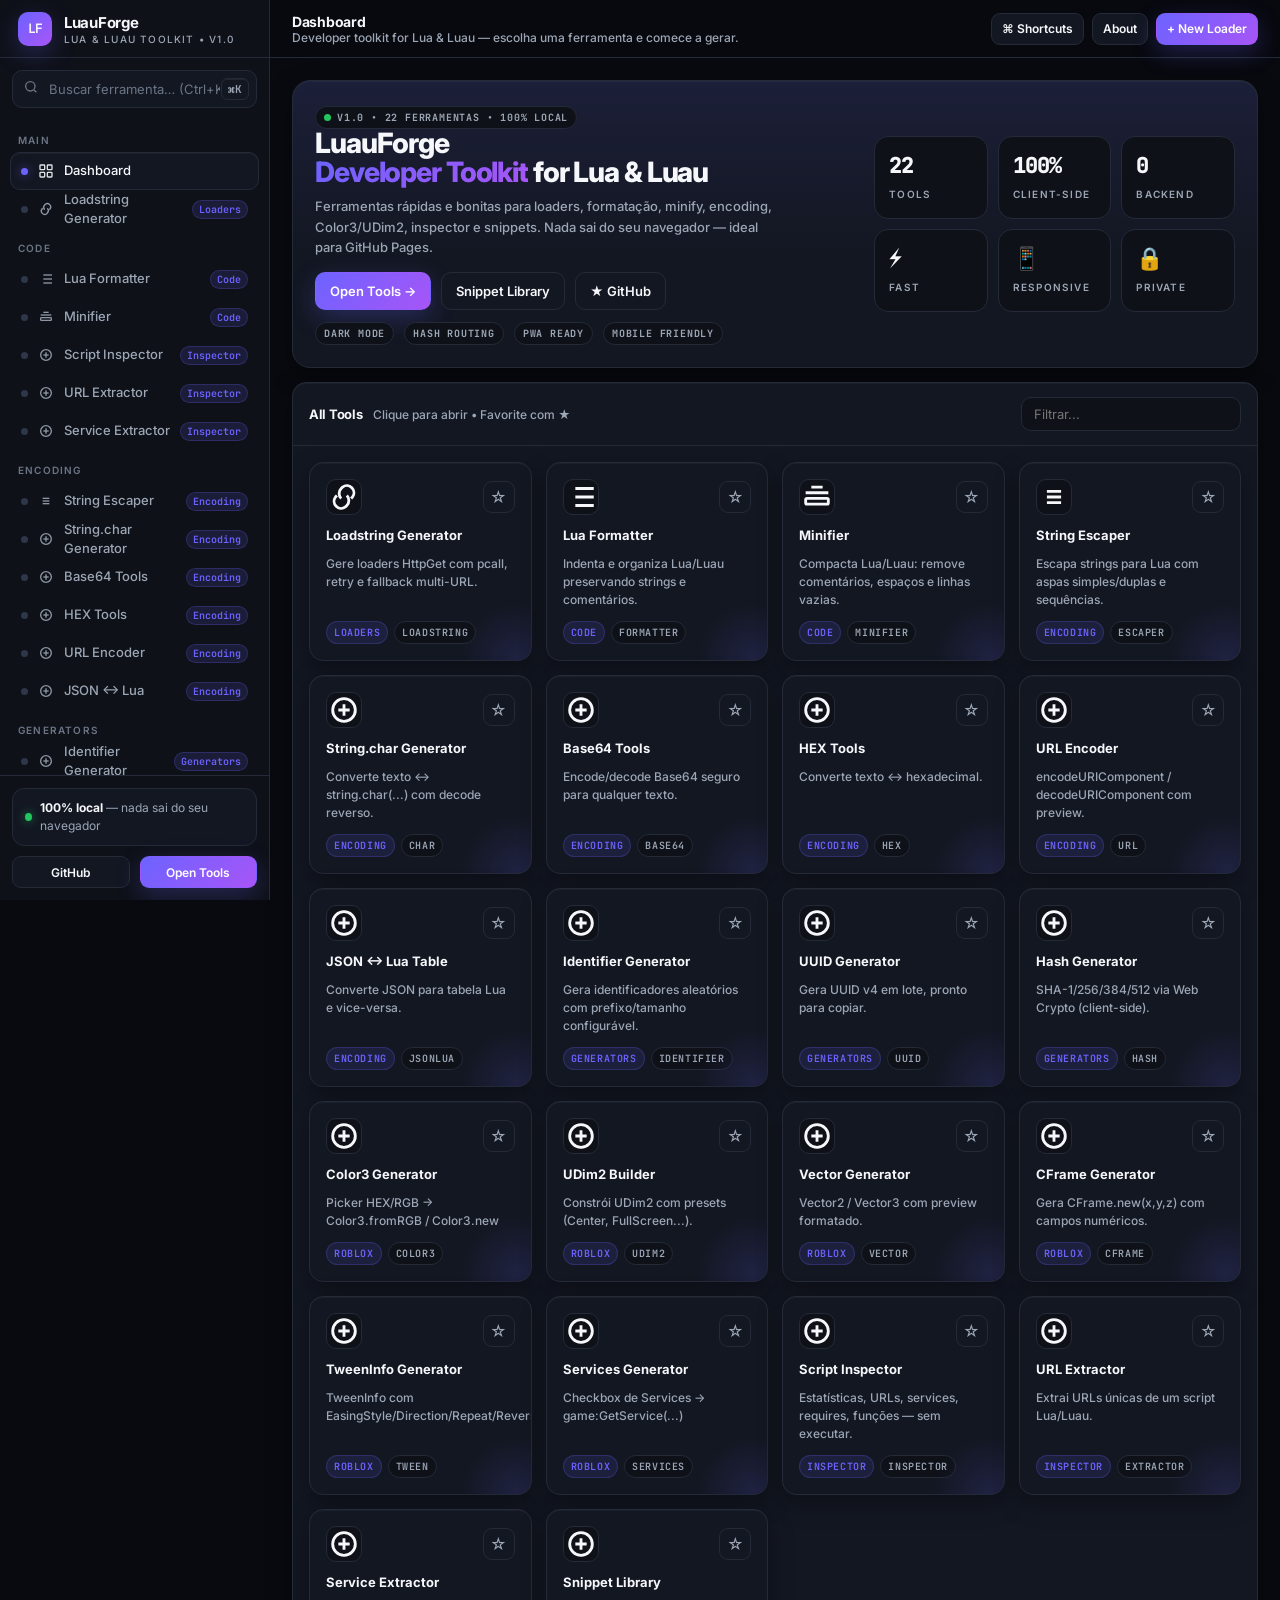
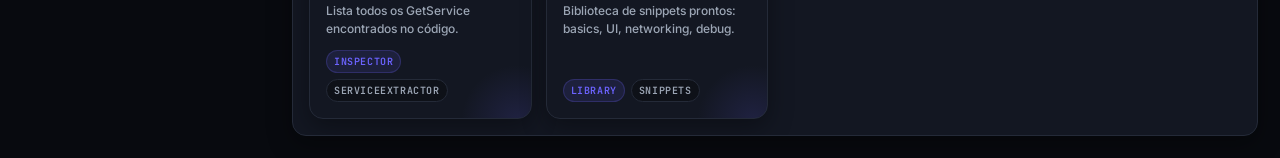
==== index.html @ ffe05912 "feat: initial LuauForge — complete toolkit (23 tools, PWA, hash routing)" ====
<!doctype html>
<html lang="pt-BR">
<head>
<meta charset="utf-8"/>
<meta name="viewport" content="width=device-width,initial-scale=1,viewport-fit=cover"/>
<title>LuauForge — Developer Toolkit for Lua & Luau</title>
<meta name="description" content="LuauForge é um toolkit profissional para desenvolvedores Lua/Luau: loadstring generator, formatter, minifier, encoders, generators, inspector e snippet library. 100% client-side."/>
<meta name="theme-color" content="#080A0F"/>
<meta property="og:title" content="LuauForge — Developer Toolkit for Lua & Luau"/>
<meta property="og:description" content="Ferramentas rápidas, bonitas e 100% no navegador para Lua/Luau. Formatter, Minifier, Generators, Inspector e muito mais."/>
<meta property="og:type" content="website"/>
<meta property="og:image" content="assets/logo.svg"/>
<link rel="icon" href="assets/logo.svg" type="image/svg+xml"/>
<link rel="manifest" href="manifest.json"/>
<link rel="preconnect" href="https://fonts.googleapis.com">
<link rel="preconnect" href="https://fonts.gstatic.com" crossorigin>
<link href="https://fonts.googleapis.com/css2?family=Inter:wght@500;600;700;800&family=JetBrains+Mono:wght@500;600&display=swap" rel="stylesheet">
<link rel="stylesheet" href="css/variables.css"/>
<link rel="stylesheet" href="css/base.css"/>
<link rel="stylesheet" href="css/components.css"/>
<link rel="stylesheet" href="css/responsive.css"/>
</head>
<body>
<div class="app">
  <aside class="sidebar" id="sidebar" aria-label="Sidebar">
    <div class="sidebar__brand">
      <div class="brand-mark">LF</div>
      <div>
        <div class="brand-name">LuauForge</div>
        <div class="brand-sub">Lua & Luau Toolkit • v1.0</div>
      </div>
      <button class="btn btn--ghost btn--sm" id="btnCloseSidebar" style="margin-left:auto;display:none" aria-label="Fechar menu">✕</button>
    </div>

    <div class="sidebar__search">
      <div class="search-wrap">
        <span class="si" aria-hidden="true"><svg width="16" height="16" viewBox="0 0 24 24" fill="none" stroke="currentColor" stroke-width="2"><circle cx="11" cy="11" r="7"/><path d="M20 20L16.5 16.5"/></svg></span>
        <input id="globalSearch" placeholder="Buscar ferramenta… (Ctrl+K)" autocomplete="off" spellcheck="false"/>
        <span class="search-kbd kbd">⌘K</span>
      </div>
    </div>

    <nav class="sidebar__nav" id="sidebarNav"></nav>

    <div class="sidebar__foot">
      <div class="pill">
        <span style="width:8px;height:8px;border-radius:50%;background:var(--success);box-shadow:0 0 10px rgba(34,197,94,.6)"></span>
        <span><b>100% local</b> — nada sai do seu navegador</span>
      </div>
      <div class="row">
        <a class="btn btn--sm" href="https://github.com" target="_blank" rel="noreferrer" style="flex:1">GitHub</a>
        <button class="btn btn--sm btn--primary" id="btnOpenTools" style="flex:1">Open Tools</button>
      </div>
    </div>
  </aside>

  <div class="overlay" id="overlay"></div>

  <main class="main">
    <header class="topbar">
      <button class="hamburger" id="btnHamburger" aria-label="Abrir menu"><svg width="18" height="18" viewBox="0 0 24 24" fill="none" stroke="currentColor" stroke-width="2"><path d="M4 6h16"/><path d="M4 12h16"/><path d="M4 18h16"/></svg></button>
      <div>
        <div class="topbar__title" id="topbarTitle">Dashboard</div>
        <div class="topbar__sub" id="topbarSub">Developer toolkit for Lua & Luau — fast, private, beautiful.</div>
      </div>
      <div class="topbar__actions">
        <button class="btn btn--sm" id="btnShortcuts" title="Atalhos (?)">⌘ Shortcuts</button>
        <button class="btn btn--sm" id="btnAbout">About</button>
        <a class="btn btn--sm btn--primary" href="#/loadstring">+ New Loader</a>
      </div>
    </header>

    <div class="content" id="app"></div>
  </main>
</div>

<div class="toasts" id="toasts" aria-live="polite" aria-atomic="true"></div>

<div class="modal" id="modalAbout" aria-hidden="true">
  <div class="modal__backdrop" data-close="modalAbout"></div>
  <div class="modal__card" role="dialog" aria-modal="true" aria-label="About">
    <div class="modal__head">
      <div>
        <div style="font:800 14px var(--font-sans)">LuauForge</div>
        <div class="small muted">Toolkit profissional para Lua/Luau • v1.0 • client-side only</div>
      </div>
      <button class="btn btn--sm" data-close="modalAbout">Fechar</button>
    </div>
    <div class="modal__body stack">
      <div class="notice">All code processing is done locally in your browser. Nenhum código é enviado para servidores.</div>
      <div class="grid grid--2">
        <div class="card card__pad">
          <div style="font:700 12px var(--font-sans)">Como usar</div>
          <div class="small muted" style="margin-top:6px;line-height:1.7">Escolha uma ferramenta na sidebar, cole seu código ou URL, gere o resultado e copie. Use <span class="kbd">Ctrl</span> + <span class="kbd">K</span> para buscar.</div>
        </div>
        <div class="card card__pad">
          <div style="font:700 12px var(--font-sans)">GitHub Pages</div>
          <div class="small muted" style="margin-top:6px;line-height:1.7">Site 100% estático. Faça deploy via <b>Settings → Pages → Deploy from branch</b>. Hash routing evita 404.</div>
        </div>
      </div>
      <div class="card card__pad">
        <div style="font:700 12px var(--font-sans)">Privacidade</div>
        <div class="small muted" style="margin-top:6px;line-height:1.7">Sem backend, sem analytics invasivo. Tudo roda com Web Crypto, parsers em JS e localStorage para preferências/favoritos.</div>
      </div>
    </div>
  </div>
</div>

<div class="modal" id="modalShortcuts" aria-hidden="true">
  <div class="modal__backdrop" data-close="modalShortcuts"></div>
  <div class="modal__card" role="dialog" aria-modal="true" aria-label="Shortcuts">
    <div class="modal__head">
      <div style="font:800 14px var(--font-sans)">Keyboard Shortcuts</div>
      <button class="btn btn--sm" data-close="modalShortcuts">Fechar</button>
    </div>
    <div class="modal__body">
      <div class="list" style="border:1px solid var(--border);border-radius:12px;overflow:hidden">
        <div class="list__item" style="justify-content:space-between"><span>Buscar ferramenta</span><span><span class="kbd">Ctrl</span> + <span class="kbd">K</span></span></div>
        <div class="list__item" style="justify-content:space-between"><span>Executar / Generate</span><span><span class="kbd">Ctrl</span> + <span class="kbd">Enter</span></span></div>
        <div class="list__item" style="justify-content:space-between"><span>Copiar output</span><span><span class="kbd">Ctrl</span> + <span class="kbd">Shift</span> + <span class="kbd">C</span></span></div>
        <div class="list__item" style="justify-content:space-between"><span>Fechar modal/menu</span><span><span class="kbd">Esc</span></span></div>
      </div>
    </div>
  </div>
</div>

<script type="module" src="js/app.js"></script>
</body>
</html>
---- css/variables.css ----
:root{
  --bg:#080A0F;
  --bg2:#0E1118;
  --card:#131722;
  --card-hover:#181D2A;
  --border:#242A38;
  --border2:#2E3649;
  --text:#F5F7FA;
  --text2:#9CA6B5;
  --text3:#6B7585;
  --accent:#6C63FF;
  --accent2:#3B82F6;
  --accent-gradient: linear-gradient(135deg,#6C63FF 0%,#3B82F6 100%);
  --accent-glow: 0 8px 24px rgba(108,99,255,.25);
  --accent-glow2: 0 0 0 1px rgba(108,99,255,.3), 0 8px 24px rgba(108,99,255,.18);
  --radius:14px;
  --radius-sm:10px;
  --radius-xs:8px;
  --sidebar-w:270px;
  --header-h:58px;
  --success:#22C55E;
  --warning:#F59E0B;
  --danger:#EF4444;
  --info:#3B82F6;
  --font-sans: 'Inter', system-ui, -apple-system, Segoe UI, Roboto, sans-serif;
  --font-mono: 'JetBrains Mono', ui-monospace, SFMono-Regular, Menlo, monospace;
  --shadow-card: 0 1px 0 rgba(255,255,255,.04) inset, 0 8px 24px rgba(0,0,0,.35);
  --transition: 160ms ease;
}
[data-accent="blue"]{ --accent:#3B82F6; --accent2:#06B6D4; --accent-gradient: linear-gradient(135deg,#3B82F6 0%,#06B6D4 100%);}
[data-accent="purple"]{ --accent:#6C63FF; --accent2:#A855F7; --accent-gradient: linear-gradient(135deg,#6C63FF 0%,#A855F7 100%);}
[data-accent="green"]{ --accent:#10B981; --accent2:#06B6D4; --accent-gradient: linear-gradient(135deg,#10B981 0%,#06B6D4 100%);}
[data-accent="red"]{ --accent:#EF4444; --accent2:#F97316; --accent-gradient: linear-gradient(135deg,#EF4444 0%,#F97316 100%);}
[data-theme="darker"]{ --bg:#05070A; --bg2:#0A0D14; --card:#10141E; --border:#1E2535; }
---- css/base.css ----
*{box-sizing:border-box}
html{scroll-behavior:smooth}
body{
  margin:0;
  font-family:var(--font-sans);
  background:var(--bg);
  color:var(--text);
  line-height:1.5;
  -webkit-font-smoothing:antialiased;
  overflow-x:hidden;
}
a{color:inherit;text-decoration:none}
button,input,select,textarea{font:inherit}
img{max-width:100%}
::-webkit-scrollbar{width:8px;height:8px}
::-webkit-scrollbar-track{background:var(--bg2)}
::-webkit-scrollbar-thumb{background:var(--border2);border-radius:999px}
::-webkit-scrollbar-thumb:hover{background:#3A445E}
::selection{background:rgba(108,99,255,.35)}
:focus-visible{outline:2px solid var(--accent);outline-offset:2px}
.mono{font-family:var(--font-mono)}
.muted{color:var(--text2)}
.small{font-size:12px}
.kbd{
  display:inline-flex;align-items:center;justify-content:center;
  min-width:22px;height:22px;padding:0 6px;
  font:11px var(--font-mono);font-weight:600;
  background:var(--card);border:1px solid var(--border);border-radius:6px;color:var(--text2);
  box-shadow:0 1px 0 rgba(255,255,255,.06) inset;
}
.sr-only{position:absolute;width:1px;height:1px;overflow:hidden;clip:rect(0,0,0,0)}
---- css/components.css ----
/* Layout */
.app{display:flex;min-height:100vh}
.sidebar{
  width:var(--sidebar-w);flex-shrink:0;
  background:var(--bg2);border-right:1px solid var(--border);
  position:fixed;inset:0 auto 0 0;z-index:30;
  display:flex;flex-direction:column;
  overflow:hidden;
}
.sidebar__brand{
  height:var(--header-h);display:flex;align-items:center;gap:12px;
  padding:0 18px;border-bottom:1px solid var(--border);flex-shrink:0;
}
.brand-mark{
  width:34px;height:34px;border-radius:10px;
  background:var(--accent-gradient);
  display:grid;place-items:center;
  box-shadow:var(--accent-glow);
  font:700 13px var(--font-mono);letter-spacing:-.04em;
}
.brand-name{font:700 15px var(--font-sans);letter-spacing:-.02em}
.brand-sub{font:500 10px var(--font-sans);letter-spacing:.12em;text-transform:uppercase;color:var(--text2);margin-top:1px}
.sidebar__search{padding:12px 12px 0}
.search-wrap{position:relative}
.search-wrap input{
  width:100%;height:38px;padding:0 36px 0 36px;
  background:var(--card);border:1px solid var(--border);border-radius:10px;
  color:var(--text);font-size:13px;outline:none;transition:var(--transition);
}
.search-wrap input::placeholder{color:var(--text3)}
.search-wrap input:focus{border-color:rgba(108,99,255,.45);box-shadow:0 0 0 3px rgba(108,99,255,.12)}
.search-wrap .si{position:absolute;left:11px;top:50%;transform:translateY(-50%);color:var(--text3);pointer-events:none}
.search-kbd{position:absolute;right:8px;top:50%;transform:translateY(-50%)}
.sidebar__nav{flex:1;overflow:auto;padding:12px 10px 10px}
.nav-group{margin:14px 0 6px;padding:0 8px;font:600 10px var(--font-sans);letter-spacing:.12em;text-transform:uppercase;color:var(--text3)}
.nav-item{
  display:flex;align-items:center;gap:10px;
  height:38px;padding:0 10px;border-radius:10px;
  color:var(--text2);font-size:13px;font-weight:500;cursor:pointer;
  border:1px solid transparent;transition:var(--transition);
  width:100%;text-align:left;background:transparent;
}
.nav-item:hover{background:var(--card);color:var(--text);border-color:var(--border)}
.nav-item.active{background:var(--card);color:var(--text);border-color:var(--border);box-shadow:0 1px 0 rgba(255,255,255,.04) inset}
.nav-item.active .nav-dot{background:var(--accent);box-shadow:0 0 10px rgba(108,99,255,.6)}
.nav-dot{width:7px;height:7px;border-radius:50%;background:var(--border2);flex-shrink:0;transition:var(--transition)}
.nav-item svg{width:16px;height:16px;opacity:.9;flex-shrink:0}
.nav-badge{margin-left:auto;font:600 10px var(--font-mono);background:rgba(108,99,255,.14);color:var(--accent);border:1px solid rgba(108,99,255,.22);padding:2px 6px;border-radius:999px}
.sidebar__foot{padding:12px;border-top:1px solid var(--border);display:flex;flex-direction:column;gap:10px}
.pill{
  display:flex;align-items:center;gap:8px;
  padding:10px 12px;background:var(--card);border:1px solid var(--border);border-radius:12px;
  font-size:12px;color:var(--text2)
}
.pill b{color:var(--text)}
.main{margin-left:var(--sidebar-w);flex:1;min-width:0;background:var(--bg)}
.topbar{
  height:var(--header-h);position:sticky;top:0;z-index:10;
  display:flex;align-items:center;gap:12px;
  padding:0 22px;background:rgba(8,10,15,.78);backdrop-filter:blur(14px) saturate(1.2);
  border-bottom:1px solid var(--border);
}
.topbar__title{font:700 14px var(--font-sans);letter-spacing:-.02em}
.topbar__sub{font:500 12px var(--font-sans);color:var(--text2)}
.topbar__actions{margin-left:auto;display:flex;gap:8px;align-items:center}
.btn{
  display:inline-flex;align-items:center;justify-content:center;gap:8px;
  height:38px;padding:0 14px;border-radius:10px;
  border:1px solid var(--border);background:var(--card);color:var(--text);
  font:600 13px var(--font-sans);cursor:pointer;transition:var(--transition);white-space:nowrap;
}
.btn:hover{background:var(--card-hover);border-color:var(--border2);transform:translateY(-1px)}
.btn:active{transform:translateY(0)}
.btn--primary{background:var(--accent-gradient);border-color:transparent;color:white;box-shadow:var(--accent-glow)}
.btn--primary:hover{filter:brightness(1.06)}
.btn--ghost{background:transparent}
.btn--sm{height:32px;padding:0 10px;font-size:12px;border-radius:9px}
.btn--icon{width:38px;padding:0}
.btn:disabled{opacity:.5;pointer-events:none}
.content{padding:22px;max-width:1280px;margin:0 auto}
.hamburger{display:none;width:38px;height:38px;border-radius:10px;border:1px solid var(--border);background:var(--card);color:var(--text);place-items:center;cursor:pointer}
.overlay{display:none;position:fixed;inset:0;background:rgba(0,0,0,.5);backdrop-filter:blur(2px);z-index:29}
.overlay.show{display:block}

/* Cards */
.grid{display:grid;gap:14px}
.grid--2{grid-template-columns:repeat(2,minmax(0,1fr))}
.grid--3{grid-template-columns:repeat(3,minmax(0,1fr))}
.grid--4{grid-template-columns:repeat(4,minmax(0,1fr))}
.card{
  background:var(--card);border:1px solid var(--border);border-radius:var(--radius);
  box-shadow:var(--shadow-card);overflow:hidden;
}
.card__pad{padding:16px}
.card__head{padding:14px 16px;border-bottom:1px solid var(--border);display:flex;align-items:center;gap:10px}
.card__title{font:700 13px var(--font-sans);letter-spacing:-.02em}
.card__desc{font:500 12px var(--font-sans);color:var(--text2)}
.tool-card{padding:16px;display:flex;flex-direction:column;gap:12px;cursor:pointer;transition:var(--transition);position:relative;overflow:hidden}
.tool-card:hover{transform:translateY(-2px);border-color:var(--border2);box-shadow:0 12px 28px rgba(0,0,0,.35)}
.tool-card::after{content:"";position:absolute;inset:auto -30% -40% auto;width:160px;height:160px;background:radial-gradient(closest-side, rgba(108,99,255,.14), transparent 70%);pointer-events:none}
.tool-icon{width:36px;height:36px;border-radius:10px;display:grid;place-items:center;background:var(--bg2);border:1px solid var(--border);color:var(--text)}
.tool-name{font:700 13px var(--font-sans)}
.tool-desc{font:500 12px var(--font-sans);color:var(--text2);line-height:1.5}
.tool-meta{display:flex;gap:6px;flex-wrap:wrap;margin-top:auto}
.chip{font:600 10px var(--font-mono);letter-spacing:.06em;text-transform:uppercase;padding:4px 7px;border-radius:999px;background:var(--bg2);border:1px solid var(--border);color:var(--text2)}
.chip--accent{background:rgba(108,99,255,.12);border-color:rgba(108,99,255,.22);color:var(--accent)}

/* Hero */
.hero{
  background:linear-gradient(180deg, rgba(108,99,255,.10), transparent 60%), var(--card);
  border:1px solid var(--border);border-radius:18px;overflow:hidden;box-shadow:var(--shadow-card);
}
.hero__inner{padding:22px;display:grid;grid-template-columns:1.2fr .8fr;gap:18px;align-items:center}
.hero h1{margin:0;font:800 28px/1.05 var(--font-sans);letter-spacing:-.04em}
.hero p{margin:8px 0 0;color:var(--text2);font:500 13px/1.6 var(--font-sans);max-width:58ch}
.hero-actions{margin-top:14px;display:flex;gap:10px;flex-wrap:wrap}
.stats{display:grid;grid-template-columns:repeat(3,1fr);gap:10px}
.stat{background:var(--bg2);border:1px solid var(--border);border-radius:14px;padding:14px}
.stat b{font:800 22px var(--font-mono);letter-spacing:-.04em}
.stat span{font:600 10px var(--font-sans);letter-spacing:.12em;text-transform:uppercase;color:var(--text2)}

/* Tool shell */
.tool-head{display:flex;flex-wrap:wrap;gap:12px;align-items:flex-start;justify-content:space-between;margin-bottom:14px}
.tool-head h2{margin:0;font:800 20px var(--font-sans);letter-spacing:-.03em}
.tool-head p{margin:4px 0 0;color:var(--text2);font-size:13px;max-width:70ch}
.panel{background:var(--card);border:1px solid var(--border);border-radius:var(--radius);box-shadow:var(--shadow-card);overflow:hidden}
.panel__head{padding:12px 14px;border-bottom:1px solid var(--border);display:flex;align-items:center;gap:10px;flex-wrap:wrap}
.panel__body{padding:14px}
.row{display:flex;gap:10px;flex-wrap:wrap;align-items:center}
.stack{display:flex;flex-direction:column;gap:10px}
.field{display:flex;flex-direction:column;gap:6px;flex:1;min-width:180px}
.field label{font:600 11px var(--font-sans);letter-spacing:.08em;text-transform:uppercase;color:var(--text2)}
.input, .select, .textarea{
  width:100%;background:var(--bg2);border:1px solid var(--border);border-radius:10px;
  color:var(--text);outline:none;transition:var(--transition);
}
.input, .select{height:40px;padding:0 12px;font-size:13px}
.textarea{padding:12px;font:12.5px/1.6 var(--font-mono);resize:vertical;min-height:120px}
.textarea--lg{min-height:220px}
.input:focus,.select:focus,.textarea:focus{border-color:rgba(108,99,255,.45);box-shadow:0 0 0 3px rgba(108,99,255,.12)}
.input--mono,.textarea--mono{font-family:var(--font-mono)}
.check{display:flex;align-items:center;gap:8px;font:500 12px var(--font-sans);color:var(--text2);cursor:pointer;user-select:none}
.check input{accent-color:var(--accent);width:16px;height:16px}
.inline-code{
  font:600 11px var(--font-mono);padding:6px 8px;border-radius:8px;
  background:var(--bg2);border:1px solid var(--border);color:var(--text2);overflow:auto
}
.divider{height:1px;background:var(--border);margin:6px 0}
.tabs{display:flex;gap:6px;flex-wrap:wrap}
.tab{height:32px;padding:0 12px;border-radius:999px;border:1px solid var(--border);background:var(--bg2);color:var(--text2);font:600 12px var(--font-sans);cursor:pointer}
.tab.active{background:var(--text);color:var(--bg);border-color:var(--text)}
.kv{display:grid;grid-template-columns:160px 1fr;gap:8px;font:500 12px var(--font-sans)}
.kv b{color:var(--text2);font-weight:600}
.output{
  position:relative;
  background:var(--bg2);border:1px solid var(--border);border-radius:12px;overflow:hidden
}
.output__bar{display:flex;align-items:center;gap:8px;padding:8px 10px;border-bottom:1px solid var(--border);background:rgba(255,255,255,.02)}
.output__bar span{font:600 10px var(--font-sans);letter-spacing:.12em;text-transform:uppercase;color:var(--text3)}
.output pre{
  margin:0;padding:14px;overflow:auto;max-height:420px;
  font:12px/1.7 var(--font-mono);white-space:pre;word-break:break-all;
}
.output pre.wrap{white-space:pre-wrap}
.empty{padding:28px;text-align:center;color:var(--text2);font-size:13px}
.badge{font:700 10px var(--font-mono);letter-spacing:.08em;text-transform:uppercase;padding:4px 8px;border-radius:999px;background:var(--bg2);border:1px solid var(--border);color:var(--text2)}
.badge--ok{background:rgba(34,197,94,.12);border-color:rgba(34,197,94,.22);color:var(--success)}
.badge--warn{background:rgba(245,158,11,.12);border-color:rgba(245,158,11,.22);color:var(--warning)}
.list{display:flex;flex-direction:column}
.list__item{display:flex;align-items:center;gap:10px;padding:10px 12px;border-bottom:1px solid var(--border);font:500 12px var(--font-mono);word-break:break-all}
.list__item:last-child{border-bottom:none}
.color-preview{width:38px;height:38px;border-radius:10px;border:1px solid var(--border);flex-shrink:0}
.range{width:100%;accent-color:var(--accent)}
.notice{
  display:flex;gap:10px;align-items:flex-start;
  padding:12px 14px;border-radius:12px;
  background:rgba(59,130,246,.08);border:1px solid rgba(59,130,246,.18);color:var(--text2);font-size:12px;line-height:1.6
}
.notice--warn{background:rgba(245,158,11,.08);border-color:rgba(245,158,11,.18)}
.snippet{border:1px solid var(--border);border-radius:12px;overflow:hidden;background:var(--bg2)}
.snippet__head{display:flex;align-items:center;gap:8px;padding:10px 12px;border-bottom:1px solid var(--border)}
.snippet__head b{font:700 12px var(--font-sans)}
.snippet__head span{font:500 12px var(--font-sans);color:var(--text2)}
.snippet pre{margin:0;padding:12px;overflow:auto;font:11.5px/1.7 var(--font-mono);max-height:280px}
.fav-btn{width:32px;height:32px;display:grid;place-items:center;border-radius:9px;border:1px solid var(--border);background:var(--card);cursor:pointer;color:var(--text2)}
.fav-btn.active{color:#F59E0B;background:rgba(245,158,11,.12);border-color:rgba(245,158,11,.25)}

/* code editor shell */
.editor-wrap{border:1px solid var(--border);border-radius:12px;overflow:hidden;background:var(--bg2)}
.editor-toolbar{display:flex;gap:6px;align-items:center;padding:8px 10px;border-bottom:1px solid var(--border);background:rgba(255,255,255,.02);flex-wrap:wrap}
.editor-toolbar span{font:600 10px var(--font-sans);letter-spacing:.1em;text-transform:uppercase;color:var(--text3);margin-right:4px}

/* toast */
.toasts{position:fixed;right:16px;bottom:16px;z-index:60;display:flex;flex-direction:column;gap:10px;pointer-events:none}
.toast{
  min-width:260px;max-width:420px;pointer-events:auto;
  display:flex;gap:10px;align-items:flex-start;
  padding:12px 14px;border-radius:12px;
  background:var(--card);border:1px solid var(--border);box-shadow:0 16px 40px rgba(0,0,0,.45);
  animation:toastIn 180ms ease;
}
.toast--success{border-color:rgba(34,197,94,.22)}
.toast--error{border-color:rgba(239,68,68,.22)}
.toast--info{border-color:rgba(59,130,246,.22)}
@keyframes toastIn{from{opacity:0;transform:translateY(6px)}to{opacity:1;transform:translateY(0)}}

/* modal */
.modal{position:fixed;inset:0;display:none;place-items:center;z-index:50;padding:18px}
.modal.show{display:grid}
.modal__backdrop{position:absolute;inset:0;background:rgba(0,0,0,.55);backdrop-filter:blur(6px)}
.modal__card{position:relative;width:min(720px,100%);max-height:min(82vh,760px);overflow:auto;background:var(--card);border:1px solid var(--border);border-radius:18px;box-shadow:0 24px 64px rgba(0,0,0,.55)}
.modal__head{position:sticky;top:0;background:var(--card);padding:16px;border-bottom:1px solid var(--border);display:flex;align-items:center;justify-content:space-between;gap:12px}
.modal__body{padding:16px}

/* tooltip */
.tooltip{position:fixed;z-index:70;max-width:280px;padding:8px 10px;border-radius:10px;background:#0B0E14;color:var(--text);border:1px solid var(--border);font:500 12px var(--font-sans);box-shadow:0 12px 28px rgba(0,0,0,.45);pointer-events:none}
---- css/responsive.css ----
@media (max-width: 1100px){
  .hero__inner{grid-template-columns:1fr}
  .grid--4{grid-template-columns:repeat(2,minmax(0,1fr))}
  .grid--3{grid-template-columns:repeat(2,minmax(0,1fr))}
}
@media (max-width: 860px){
  .sidebar{transform:translateX(-100%);transition:transform 200ms ease}
  .sidebar.open{transform:translateX(0)}
  .main{margin-left:0}
  .hamburger{display:grid}
  .content{padding:16px}
  .grid--2,.grid--3,.grid--4{grid-template-columns:1fr}
  .kv{grid-template-columns:1fr}
  .topbar{padding:0 12px}
  .hero h1{font-size:24px}
  .stats{grid-template-columns:repeat(3,1fr)}
}
@media (max-width: 520px){
  .stats{grid-template-columns:1fr}
  .row{flex-direction:column;align-items:stretch}
  .field{min-width:0}
  .topbar__sub{display:none}
  .hero__inner{padding:16px}
}
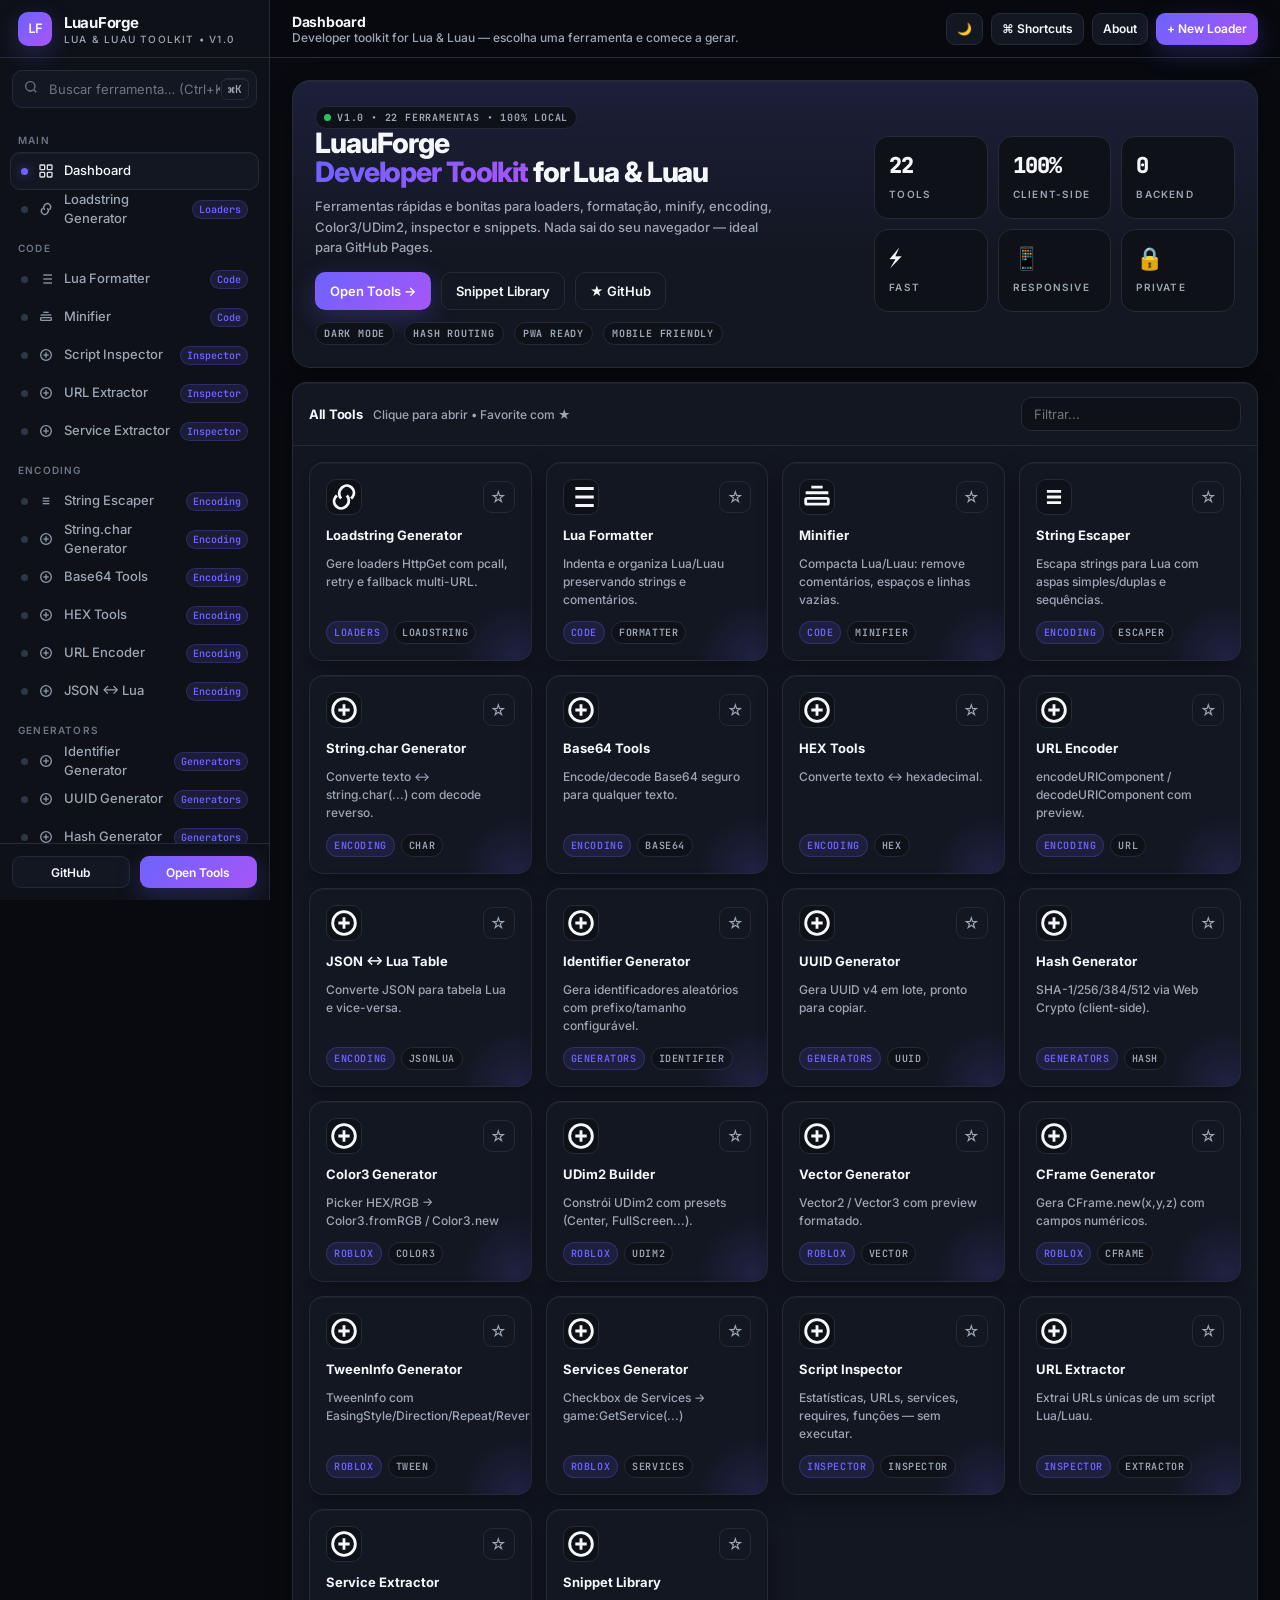
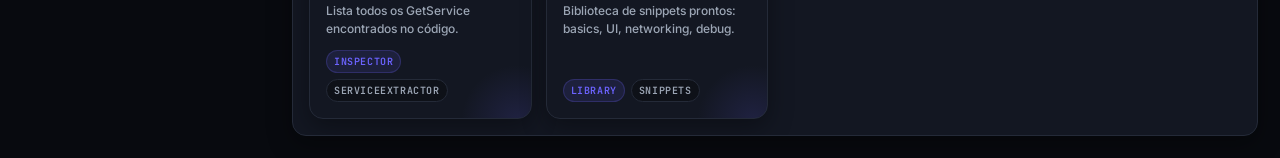
==== commit cdb84fff: "feat: add light/dark theme toggle + remove 100% local pill" ====
--- a/index.html
+++ b/index.html
@@ -43,12 +43,8 @@
     <nav class="sidebar__nav" id="sidebarNav"></nav>
 
     <div class="sidebar__foot">
-      <div class="pill">
-        <span style="width:8px;height:8px;border-radius:50%;background:var(--success);box-shadow:0 0 10px rgba(34,197,94,.6)"></span>
-        <span><b>100% local</b> — nada sai do seu navegador</span>
-      </div>
       <div class="row">
-        <a class="btn btn--sm" href="https://github.com" target="_blank" rel="noreferrer" style="flex:1">GitHub</a>
+        <a class="btn btn--sm" href="https://github.com/Ryanabcraft/LuauForge" target="_blank" rel="noreferrer" style="flex:1">GitHub</a>
         <button class="btn btn--sm btn--primary" id="btnOpenTools" style="flex:1">Open Tools</button>
       </div>
     </div>
@@ -64,6 +60,7 @@
         <div class="topbar__sub" id="topbarSub">Developer toolkit for Lua & Luau — fast, private, beautiful.</div>
       </div>
       <div class="topbar__actions">
+        <button class="btn btn--sm" id="btnTheme" title="Alternar tema claro/escuro" aria-label="Alternar tema">🌙</button>
         <button class="btn btn--sm" id="btnShortcuts" title="Atalhos (?)">⌘ Shortcuts</button>
         <button class="btn btn--sm" id="btnAbout">About</button>
         <a class="btn btn--sm btn--primary" href="#/loadstring">+ New Loader</a>
--- a/css/variables.css
+++ b/css/variables.css
@@ -32,3 +32,19 @@
 [data-accent="green"]{ --accent:#10B981; --accent2:#06B6D4; --accent-gradient: linear-gradient(135deg,#10B981 0%,#06B6D4 100%);}
 [data-accent="red"]{ --accent:#EF4444; --accent2:#F97316; --accent-gradient: linear-gradient(135deg,#EF4444 0%,#F97316 100%);}
 [data-theme="darker"]{ --bg:#05070A; --bg2:#0A0D14; --card:#10141E; --border:#1E2535; }
+[data-theme="light"]{
+  --bg:#F2F3F7;
+  --bg2:#FFFFFF;
+  --card:#FFFFFF;
+  --card-hover:#F8F9FC;
+  --border:#E2E6EF;
+  --border2:#D4DAE8;
+  --text:#0F172A;
+  --text2:#64748B;
+  --text3:#94A3B8;
+  --shadow-card: 0 1px 2px rgba(15,23,42,.06), 0 8px 24px rgba(15,23,42,.08);
+}
+[data-theme="light"] .topbar{ background:rgba(255,255,255,.82); backdrop-filter:blur(14px) saturate(1.2); }
+[data-theme="light"] ::-webkit-scrollbar-track{ background:var(--bg); }
+[data-theme="light"] ::-webkit-scrollbar-thumb{ background:#CBD5E1; }
+[data-theme="light"] ::selection{ background:rgba(108,99,255,.18); }
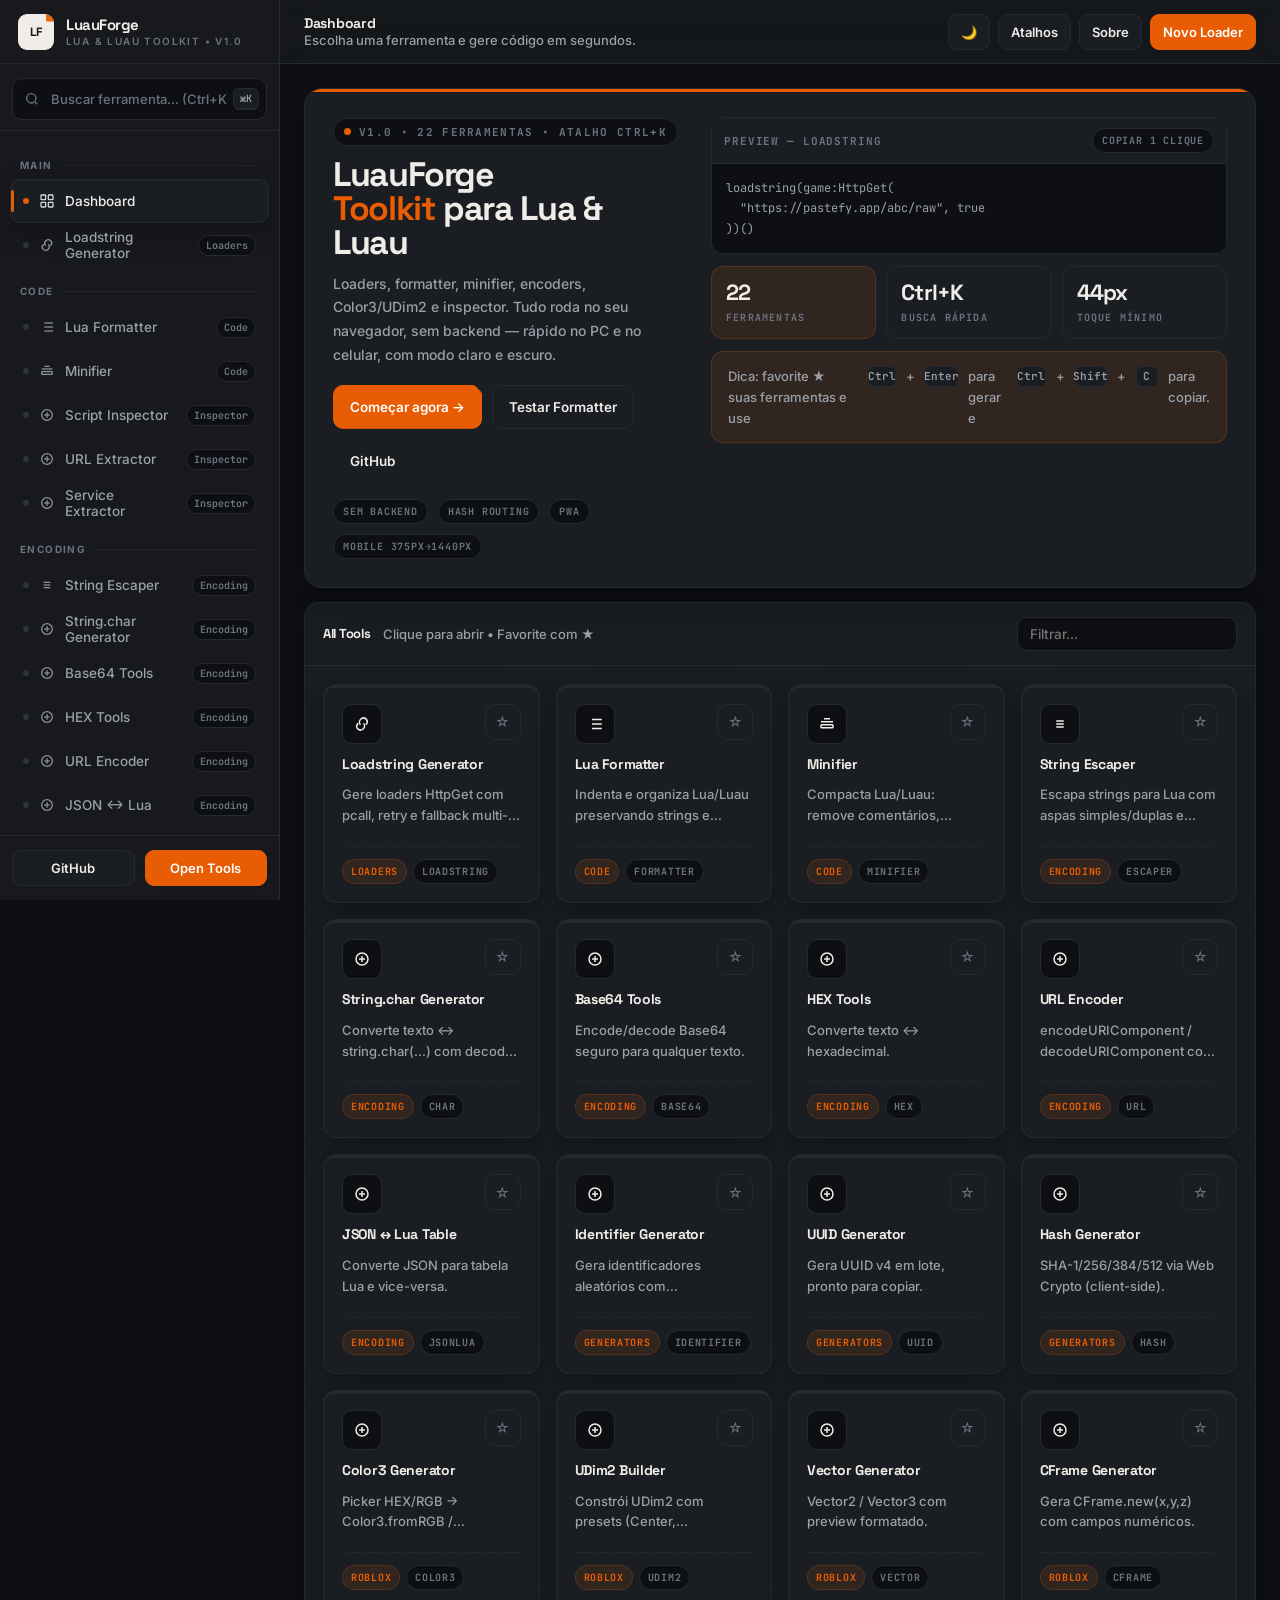
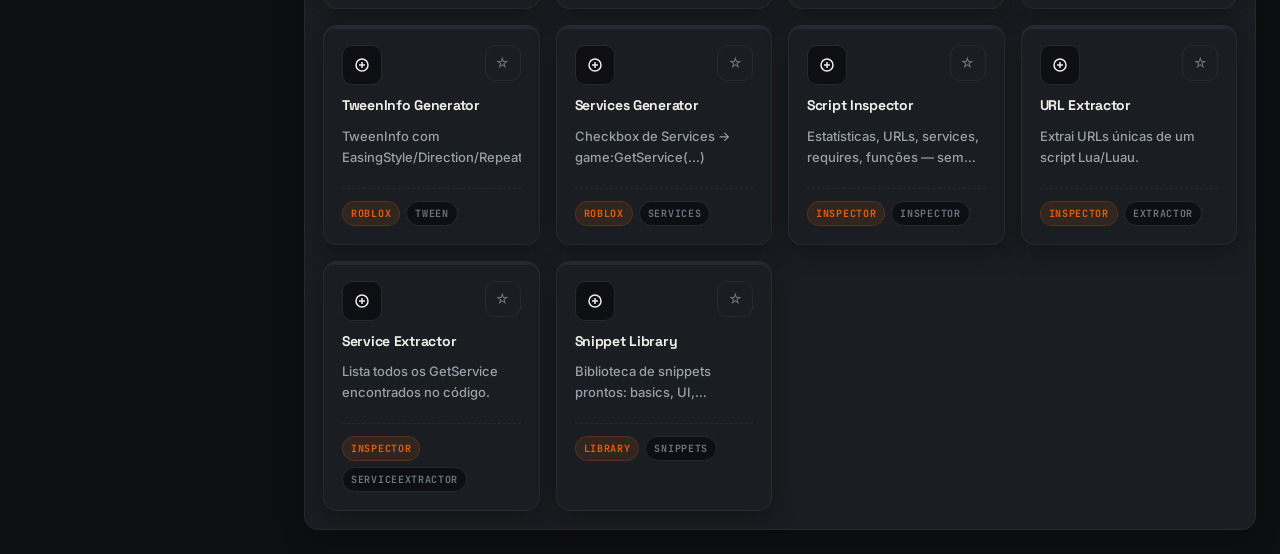
==== commit 21c730a1: "design: overhaul UI — forge editorial, no purple, clara/escura, responsive 375→1440, a11y, Space Gro" ====
--- a/index.html
+++ b/index.html
@@ -14,13 +14,14 @@
 <link rel="manifest" href="manifest.json"/>
 <link rel="preconnect" href="https://fonts.googleapis.com">
 <link rel="preconnect" href="https://fonts.gstatic.com" crossorigin>
-<link href="https://fonts.googleapis.com/css2?family=Inter:wght@500;600;700;800&family=JetBrains+Mono:wght@500;600&display=swap" rel="stylesheet">
+<link href="https://fonts.googleapis.com/css2?family=Space+Grotesk:wght@500;600;700&family=Inter:wght@500;600;700;800&family=JetBrains+Mono:wght@500;600&display=swap" rel="stylesheet">
 <link rel="stylesheet" href="css/variables.css"/>
 <link rel="stylesheet" href="css/base.css"/>
 <link rel="stylesheet" href="css/components.css"/>
 <link rel="stylesheet" href="css/responsive.css"/>
 </head>
 <body>
+<a href="#app" class="skip-link">Pular para conteúdo</a>
 <div class="app">
   <aside class="sidebar" id="sidebar" aria-label="Sidebar">
     <div class="sidebar__brand">
@@ -52,22 +53,22 @@
 
   <div class="overlay" id="overlay"></div>
 
-  <main class="main">
-    <header class="topbar">
+  <main class="main" id="main">
+    <header class="topbar" role="banner">
       <button class="hamburger" id="btnHamburger" aria-label="Abrir menu"><svg width="18" height="18" viewBox="0 0 24 24" fill="none" stroke="currentColor" stroke-width="2"><path d="M4 6h16"/><path d="M4 12h16"/><path d="M4 18h16"/></svg></button>
-      <div>
+      <div style="min-width:0">
         <div class="topbar__title" id="topbarTitle">Dashboard</div>
-        <div class="topbar__sub" id="topbarSub">Developer toolkit for Lua & Luau — fast, private, beautiful.</div>
+        <div class="topbar__sub" id="topbarSub">Toolkit para Lua & Luau — gere, formate e inspecione sem sair do navegador.</div>
       </div>
       <div class="topbar__actions">
         <button class="btn btn--sm" id="btnTheme" title="Alternar tema claro/escuro" aria-label="Alternar tema">🌙</button>
-        <button class="btn btn--sm" id="btnShortcuts" title="Atalhos (?)">⌘ Shortcuts</button>
-        <button class="btn btn--sm" id="btnAbout">About</button>
-        <a class="btn btn--sm btn--primary" href="#/loadstring">+ New Loader</a>
+        <button class="btn btn--sm" id="btnShortcuts" title="Atalhos">Atalhos</button>
+        <button class="btn btn--sm" id="btnAbout">Sobre</button>
+        <a class="btn btn--sm btn--primary" href="#/loadstring">Novo Loader</a>
       </div>
     </header>
 
-    <div class="content" id="app"></div>
+    <div class="content" id="app" tabindex="-1"></div>
   </main>
 </div>
 
--- a/css/variables.css
+++ b/css/variables.css
@@ -1,50 +1,114 @@
+/* LuauForge — Design Tokens — Forge Editorial System
+   Primitive → Semantic. OKLCH where supported, hex fallbacks.
+   Single accent: Forge (amber) — no purple gradients.
+*/
 :root{
-  --bg:#080A0F;
-  --bg2:#0E1118;
-  --card:#131722;
-  --card-hover:#181D2A;
-  --border:#242A38;
-  --border2:#2E3649;
-  --text:#F5F7FA;
-  --text2:#9CA6B5;
-  --text3:#6B7585;
-  --accent:#6C63FF;
-  --accent2:#3B82F6;
-  --accent-gradient: linear-gradient(135deg,#6C63FF 0%,#3B82F6 100%);
-  --accent-glow: 0 8px 24px rgba(108,99,255,.25);
-  --accent-glow2: 0 0 0 1px rgba(108,99,255,.3), 0 8px 24px rgba(108,99,255,.18);
-  --radius:14px;
-  --radius-sm:10px;
-  --radius-xs:8px;
-  --sidebar-w:270px;
-  --header-h:58px;
-  --success:#22C55E;
-  --warning:#F59E0B;
-  --danger:#EF4444;
-  --info:#3B82F6;
-  --font-sans: 'Inter', system-ui, -apple-system, Segoe UI, Roboto, sans-serif;
-  --font-mono: 'JetBrains Mono', ui-monospace, SFMono-Regular, Menlo, monospace;
-  --shadow-card: 0 1px 0 rgba(255,255,255,.04) inset, 0 8px 24px rgba(0,0,0,.35);
-  --transition: 160ms ease;
+  /* Primitives (OKLCH) */
+  --primitive-paper: oklch(0.99 0.008 75);
+  --primitive-stone-50: oklch(0.97 0.006 75);
+  --primitive-stone-100: oklch(0.94 0.008 75);
+  --primitive-stone-200: oklch(0.90 0.011 75);
+  --primitive-stone-300: oklch(0.84 0.012 75);
+  --primitive-ink-900: oklch(0.19 0.02 260);
+  --primitive-ink-800: oklch(0.24 0.02 260);
+  --primitive-ink-700: oklch(0.30 0.02 260);
+  --primitive-forge-600: oklch(0.65 0.19 45);
+  --primitive-forge-700: oklch(0.60 0.19 45);
+
+  /* Semantic — Light (default) */
+  --bg: #F7F5F1;
+  --bg2: #FFFFFF;
+  --card: #FFFFFF;
+  --card-hover: #F1EEE9;
+  --border: #E8E3DC;
+  --border2: #D6D0C6;
+  --text: #1A1D21;
+  --text2: #6B7280;
+  --text3: #9AA0A8;
+  --text-inverse: #FFFFFF;
+
+  --accent: #E85D04;
+  --accent-ink: #FFFFFF;
+  --accent-hover: #D35400;
+  --accent-soft: rgba(232,93,4,.08);
+  --accent-ring: rgba(232,93,4,.16);
+  --accent-gradient: none;
+
+  --success: #15803D;
+  --warning: #B45309;
+  --danger: #B91C1C;
+  --info: #0E7490;
+
+  --radius: 14px;
+  --radius-sm: 10px;
+  --radius-xs: 8px;
+  --radius-pill: 999px;
+
+  --sidebar-w: 280px;
+  --header-h: 64px;
+  --content-max: 1240px;
+
+  --space-1: 4px;
+  --space-2: 8px;
+  --space-3: 12px;
+  --space-4: 16px;
+  --space-5: 20px;
+  --space-6: 24px;
+  --space-8: 32px;
+  --space-10: 40px;
+
+  --shadow-card: 0 1px 2px rgba(26,29,33,.06), 0 4px 16px rgba(26,29,33,.04);
+  --shadow-hover: 0 4px 20px rgba(26,29,33,.08);
+  --shadow-modal: 0 16px 48px rgba(26,29,33,.16);
+
+  --duration-fast: 140ms;
+  --duration-base: 200ms;
+  --duration-slow: 320ms;
+  --ease-out: cubic-bezier(.16,1,.3,1);
+  --ease-in-out: cubic-bezier(.65,0,.35,1);
+
+  --font-display: 'Space Grotesk', system-ui, sans-serif;
+  --font-sans: 'Inter', system-ui, -apple-system, sans-serif;
+  --font-mono: 'JetBrains Mono', ui-monospace, monospace;
+
+  --transition: var(--duration-fast) var(--ease-out);
 }
-[data-accent="blue"]{ --accent:#3B82F6; --accent2:#06B6D4; --accent-gradient: linear-gradient(135deg,#3B82F6 0%,#06B6D4 100%);}
-[data-accent="purple"]{ --accent:#6C63FF; --accent2:#A855F7; --accent-gradient: linear-gradient(135deg,#6C63FF 0%,#A855F7 100%);}
-[data-accent="green"]{ --accent:#10B981; --accent2:#06B6D4; --accent-gradient: linear-gradient(135deg,#10B981 0%,#06B6D4 100%);}
-[data-accent="red"]{ --accent:#EF4444; --accent2:#F97316; --accent-gradient: linear-gradient(135deg,#EF4444 0%,#F97316 100%);}
-[data-theme="darker"]{ --bg:#05070A; --bg2:#0A0D14; --card:#10141E; --border:#1E2535; }
-[data-theme="light"]{
-  --bg:#F2F3F7;
-  --bg2:#FFFFFF;
-  --card:#FFFFFF;
-  --card-hover:#F8F9FC;
-  --border:#E2E6EF;
-  --border2:#D4DAE8;
-  --text:#0F172A;
-  --text2:#64748B;
-  --text3:#94A3B8;
-  --shadow-card: 0 1px 2px rgba(15,23,42,.06), 0 8px 24px rgba(15,23,42,.08);
+
+/* Dark — remap semantic only */
+[data-theme="dark"]{
+  --bg: #0E0F12;
+  --bg2: #17191D;
+  --card: #1A1D21;
+  --card-hover: #1F2328;
+  --border: #262A30;
+  --border2: #2E333B;
+  --text: #F0EDE8;
+  --text2: #9AA0A8;
+  --text3: #6B7280;
+  --text-inverse: #0E0F12;
+
+  --accent: #FF6B1A;
+  --accent-hover: #FF7A32;
+  --accent-soft: rgba(255,107,26,.10);
+  --accent-ring: rgba(255,107,26,.18);
+
+  --shadow-card: 0 1px 0 rgba(255,255,255,.04) inset, 0 8px 24px rgba(0,0,0,.28);
+  --shadow-hover: 0 8px 28px rgba(0,0,0,.36);
 }
-[data-theme="light"] .topbar{ background:rgba(255,255,255,.82); backdrop-filter:blur(14px) saturate(1.2); }
-[data-theme="light"] ::-webkit-scrollbar-track{ background:var(--bg); }
-[data-theme="light"] ::-webkit-scrollbar-thumb{ background:#CBD5E1; }
-[data-theme="light"] ::selection{ background:rgba(108,99,255,.18); }
+[data-theme="darker"]{
+  --bg: #08090B;
+  --bg2: #121417;
+  --card: #14171A;
+  --card-hover: #1A1E22;
+  --border: #1E2227;
+  --border2: #262B32;
+}
+
+/* Accent variants — keep but muted, no purple default */
+[data-accent="blue"]{ --accent:#0E7490; --accent-hover:#0C6580; --accent-soft:rgba(14,116,144,.08); --accent-ring:rgba(14,116,144,.16); }
+[data-accent="purple"]{ --accent:#7C3AED; --accent-hover:#6D28D9; --accent-soft:rgba(124,58,237,.08); --accent-ring:rgba(124,58,237,.14); }
+[data-accent="green"]{ --accent:#15803D; --accent-hover:#166534; --accent-soft:rgba(21,128,61,.08); --accent-ring:rgba(21,128,61,.14); }
+[data-accent="red"]{ --accent:#DC2626; --accent-hover:#B91C1C; --accent-soft:rgba(220,38,38,.08); --accent-ring:rgba(220,38,38,.14); }
+
+/* Legacy alias for JS */
+[data-accent="forge"]{ --accent:#E85D04; --accent-hover:#D35400; }
--- a/css/base.css
+++ b/css/base.css
@@ -1,31 +1,44 @@
 *{box-sizing:border-box}
 html{scroll-behavior:smooth}
+@media (prefers-reduced-motion: reduce){
+  html{scroll-behavior:auto}
+  *, *::before, *::after{animation-duration:0.01ms !important; transition-duration:0.01ms !important}
+}
 body{
   margin:0;
   font-family:var(--font-sans);
   background:var(--bg);
   color:var(--text);
-  line-height:1.5;
+  line-height:1.55;
   -webkit-font-smoothing:antialiased;
+  text-rendering:optimizeLegibility;
   overflow-x:hidden;
 }
 a{color:inherit;text-decoration:none}
+a:focus-visible, button:focus-visible, input:focus-visible, select:focus-visible, textarea:focus-visible{
+  outline:2px solid var(--accent);
+  outline-offset:2px;
+  border-radius:2px;
+}
 button,input,select,textarea{font:inherit}
-img{max-width:100%}
+img{max-width:100%;height:auto;display:block}
 ::-webkit-scrollbar{width:8px;height:8px}
-::-webkit-scrollbar-track{background:var(--bg2)}
+::-webkit-scrollbar-track{background:var(--bg)}
 ::-webkit-scrollbar-thumb{background:var(--border2);border-radius:999px}
-::-webkit-scrollbar-thumb:hover{background:#3A445E}
-::selection{background:rgba(108,99,255,.35)}
-:focus-visible{outline:2px solid var(--accent);outline-offset:2px}
+::-webkit-scrollbar-thumb:hover{background:var(--text3)}
+::selection{background:var(--accent-soft)}
 .mono{font-family:var(--font-mono)}
 .muted{color:var(--text2)}
-.small{font-size:12px}
+.small{font-size:12px;line-height:1.5}
+.sr-only{position:absolute;width:1px;height:1px;overflow:hidden;clip:rect(0,0,0,0);white-space:nowrap}
 .kbd{
   display:inline-flex;align-items:center;justify-content:center;
   min-width:22px;height:22px;padding:0 6px;
-  font:11px var(--font-mono);font-weight:600;
-  background:var(--card);border:1px solid var(--border);border-radius:6px;color:var(--text2);
-  box-shadow:0 1px 0 rgba(255,255,255,.06) inset;
+  font:600 11px var(--font-mono);
+  background:var(--card);border:1px solid var(--border);border-bottom-width:2px;border-radius:6px;color:var(--text2);
 }
-.sr-only{position:absolute;width:1px;height:1px;overflow:hidden;clip:rect(0,0,0,0)}
+.skip-link{
+  position:absolute;left:12px;top:-100px;z-index:100;
+  padding:10px 14px;background:var(--text);color:var(--bg2);border-radius:8px;font:600 13px var(--font-sans);
+}
+.skip-link:focus{top:12px}
--- a/css/components.css
+++ b/css/components.css
@@ -1,216 +1,299 @@
-/* Layout */
-.app{display:flex;min-height:100vh}
+/* ———————————————————————————————
+   LuauForge — Components — Forge Editorial
+   Depth strategy: borders + subtle surface shift (no heavy shadows, no glows)
+   Motion: transform/opacity only, 140-200ms, ease-out
+   ——————————————————————————————— */
+
+.app{display:flex;min-height:100vh;min-height:100dvh}
+
+/* Sidebar */
 .sidebar{
   width:var(--sidebar-w);flex-shrink:0;
   background:var(--bg2);border-right:1px solid var(--border);
   position:fixed;inset:0 auto 0 0;z-index:30;
-  display:flex;flex-direction:column;
-  overflow:hidden;
+  display:flex;flex-direction:column;overflow:hidden;
 }
 .sidebar__brand{
   height:var(--header-h);display:flex;align-items:center;gap:12px;
   padding:0 18px;border-bottom:1px solid var(--border);flex-shrink:0;
+  background:var(--bg2);
 }
 .brand-mark{
-  width:34px;height:34px;border-radius:10px;
-  background:var(--accent-gradient);
+  width:36px;height:36px;border-radius:9px;
+  background:var(--text);color:var(--bg2);
   display:grid;place-items:center;
-  box-shadow:var(--accent-glow);
-  font:700 13px var(--font-mono);letter-spacing:-.04em;
-}
-.brand-name{font:700 15px var(--font-sans);letter-spacing:-.02em}
-.brand-sub{font:500 10px var(--font-sans);letter-spacing:.12em;text-transform:uppercase;color:var(--text2);margin-top:1px}
-.sidebar__search{padding:12px 12px 0}
+  font:700 12px var(--font-display);letter-spacing:-.04em;
+  position:relative;overflow:hidden;
+}
+.brand-mark::after{
+  content:"";position:absolute;inset:0;
+  background:var(--accent);clip-path:polygon(78% 0, 100% 0, 100% 22%, 78% 22%);
+  opacity:.95;
+}
+.brand-name{font:700 15px var(--font-display);letter-spacing:-.03em;line-height:1}
+.brand-sub{font:600 10px var(--font-sans);letter-spacing:.14em;text-transform:uppercase;color:var(--text3);margin-top:3px}
+
+.sidebar__search{padding:14px 12px 10px;border-bottom:1px solid var(--border)}
 .search-wrap{position:relative}
 .search-wrap input{
-  width:100%;height:38px;padding:0 36px 0 36px;
-  background:var(--card);border:1px solid var(--border);border-radius:10px;
-  color:var(--text);font-size:13px;outline:none;transition:var(--transition);
+  width:100%;height:42px;padding:0 38px 0 38px;
+  background:var(--bg);border:1px solid var(--border);border-radius:10px;
+  color:var(--text);font:500 13px var(--font-sans);outline:none;
+  transition: border-color var(--transition), box-shadow var(--transition), background-color var(--transition);
 }
 .search-wrap input::placeholder{color:var(--text3)}
-.search-wrap input:focus{border-color:rgba(108,99,255,.45);box-shadow:0 0 0 3px rgba(108,99,255,.12)}
-.search-wrap .si{position:absolute;left:11px;top:50%;transform:translateY(-50%);color:var(--text3);pointer-events:none}
-.search-kbd{position:absolute;right:8px;top:50%;transform:translateY(-50%)}
-.sidebar__nav{flex:1;overflow:auto;padding:12px 10px 10px}
-.nav-group{margin:14px 0 6px;padding:0 8px;font:600 10px var(--font-sans);letter-spacing:.12em;text-transform:uppercase;color:var(--text3)}
+.search-wrap input:hover{border-color:var(--border2)}
+.search-wrap input:focus{border-color:var(--accent);box-shadow:0 0 0 3px var(--accent-ring);background:var(--card)}
+.search-wrap .si{position:absolute;left:12px;top:50%;transform:translateY(-50%);color:var(--text3);pointer-events:none;display:grid}
+.search-kbd{position:absolute;right:8px;top:50%;transform:translateY(-50%);font-size:10px}
+
+.sidebar__nav{flex:1;overflow:auto;padding:10px 10px 12px;scrollbar-width:thin}
+.nav-group{
+  margin:18px 0 8px;padding:0 10px;
+  display:flex;align-items:center;gap:8px;
+  font:700 10px var(--font-sans);letter-spacing:.14em;text-transform:uppercase;color:var(--text3);
+}
+.nav-group::after{content:"";flex:1;height:1px;background:var(--border);opacity:.7}
 .nav-item{
   display:flex;align-items:center;gap:10px;
-  height:38px;padding:0 10px;border-radius:10px;
-  color:var(--text2);font-size:13px;font-weight:500;cursor:pointer;
-  border:1px solid transparent;transition:var(--transition);
+  min-height:44px;padding:0 12px;border-radius:10px;
+  color:var(--text2);font:500 13.5px var(--font-sans);cursor:pointer;
+  border:1px solid transparent;
+  transition: background-color var(--transition), color var(--transition), border-color var(--transition);
   width:100%;text-align:left;background:transparent;
-}
-.nav-item:hover{background:var(--card);color:var(--text);border-color:var(--border)}
-.nav-item.active{background:var(--card);color:var(--text);border-color:var(--border);box-shadow:0 1px 0 rgba(255,255,255,.04) inset}
-.nav-item.active .nav-dot{background:var(--accent);box-shadow:0 0 10px rgba(108,99,255,.6)}
-.nav-dot{width:7px;height:7px;border-radius:50%;background:var(--border2);flex-shrink:0;transition:var(--transition)}
-.nav-item svg{width:16px;height:16px;opacity:.9;flex-shrink:0}
-.nav-badge{margin-left:auto;font:600 10px var(--font-mono);background:rgba(108,99,255,.14);color:var(--accent);border:1px solid rgba(108,99,255,.22);padding:2px 6px;border-radius:999px}
-.sidebar__foot{padding:12px;border-top:1px solid var(--border);display:flex;flex-direction:column;gap:10px}
-.pill{
-  display:flex;align-items:center;gap:8px;
-  padding:10px 12px;background:var(--card);border:1px solid var(--border);border-radius:12px;
-  font-size:12px;color:var(--text2)
-}
-.pill b{color:var(--text)}
+  position:relative;
+}
+.nav-item:hover{background:var(--card-hover);color:var(--text);border-color:var(--border)}
+.nav-item.active{
+  background:var(--card);color:var(--text);border-color:var(--border);
+  box-shadow:var(--shadow-card);
+}
+.nav-item.active::before{
+  content:"";position:absolute;left:0;top:10px;bottom:10px;width:3px;border-radius:999px;background:var(--accent);
+}
+.nav-dot{width:6px;height:6px;border-radius:50%;background:var(--border2);flex-shrink:0;transition: background-color var(--transition)}
+.nav-item.active .nav-dot{background:var(--accent)}
+.nav-item svg{width:16px;height:16px;opacity:.9;flex-shrink:0;stroke-width:1.9}
+.nav-badge{margin-left:auto;font:700 10px var(--font-mono);background:var(--bg);border:1px solid var(--border);color:var(--text3);padding:3px 7px;border-radius:999px;transition: all var(--transition)}
+.nav-item.active .nav-badge{background:var(--accent-soft);border-color:var(--accent-ring);color:var(--accent)}
+
+.sidebar__foot{padding:14px 12px;border-top:1px solid var(--border);display:flex;flex-direction:column;gap:10px;background:var(--bg2)}
+
+/* Main */
 .main{margin-left:var(--sidebar-w);flex:1;min-width:0;background:var(--bg)}
 .topbar{
   height:var(--header-h);position:sticky;top:0;z-index:10;
-  display:flex;align-items:center;gap:12px;
-  padding:0 22px;background:rgba(8,10,15,.78);backdrop-filter:blur(14px) saturate(1.2);
+  display:flex;align-items:center;gap:14px;
+  padding:0 24px;background:color-mix(in srgb, var(--bg2) 86%, transparent);backdrop-filter:blur(16px) saturate(1.1);
   border-bottom:1px solid var(--border);
 }
-.topbar__title{font:700 14px var(--font-sans);letter-spacing:-.02em}
-.topbar__sub{font:500 12px var(--font-sans);color:var(--text2)}
-.topbar__actions{margin-left:auto;display:flex;gap:8px;align-items:center}
+.topbar__title{font:700 14px var(--font-display);letter-spacing:-.02em;line-height:1}
+.topbar__sub{font:500 13px var(--font-sans);color:var(--text2);margin-top:2px;max-width:52ch;white-space:nowrap;overflow:hidden;text-overflow:ellipsis}
+.topbar__actions{margin-left:auto;display:flex;gap:8px;align-items:center;flex-wrap:wrap;justify-content:flex-end}
+.topbar__actions .btn{flex-shrink:0}
+
+/* Buttons — 44px min touch target, forge cut on primary */
 .btn{
   display:inline-flex;align-items:center;justify-content:center;gap:8px;
-  height:38px;padding:0 14px;border-radius:10px;
+  min-height:44px;padding:0 16px;border-radius:10px;
   border:1px solid var(--border);background:var(--card);color:var(--text);
-  font:600 13px var(--font-sans);cursor:pointer;transition:var(--transition);white-space:nowrap;
-}
-.btn:hover{background:var(--card-hover);border-color:var(--border2);transform:translateY(-1px)}
-.btn:active{transform:translateY(0)}
-.btn--primary{background:var(--accent-gradient);border-color:transparent;color:white;box-shadow:var(--accent-glow)}
-.btn--primary:hover{filter:brightness(1.06)}
-.btn--ghost{background:transparent}
-.btn--sm{height:32px;padding:0 10px;font-size:12px;border-radius:9px}
-.btn--icon{width:38px;padding:0}
+  font:600 13.5px var(--font-sans);cursor:pointer;white-space:nowrap;
+  transition: background-color var(--transition), border-color var(--transition), color var(--transition), transform var(--transition), box-shadow var(--transition);
+}
+.btn:hover{background:var(--card-hover);border-color:var(--border2)}
+.btn:active{transform:translateY(1px)}
 .btn:disabled{opacity:.5;pointer-events:none}
-.content{padding:22px;max-width:1280px;margin:0 auto}
-.hamburger{display:none;width:38px;height:38px;border-radius:10px;border:1px solid var(--border);background:var(--card);color:var(--text);place-items:center;cursor:pointer}
-.overlay{display:none;position:fixed;inset:0;background:rgba(0,0,0,.5);backdrop-filter:blur(2px);z-index:29}
+.btn--primary{
+  background:var(--accent);border-color:var(--accent);color:var(--accent-ink);
+  box-shadow:0 1px 2px rgba(0,0,0,.08);
+  clip-path: polygon(0 0, calc(100% - 8px) 0, 100% 8px, 100% 100%, 0 100%);
+}
+.btn--primary:hover{background:var(--accent-hover);border-color:var(--accent-hover);transform:none;filter:none;box-shadow:0 2px 8px var(--accent-ring)}
+.btn--primary:active{transform:translateY(1px)}
+.btn--ghost{background:transparent;border-color:transparent}
+.btn--ghost:hover{background:var(--card-hover);border-color:var(--border)}
+.btn--sm{min-height:36px;padding:0 12px;font-size:13px;border-radius:9px}
+.btn--sm.btn--primary{clip-path:none;border-radius:9px}
+.btn--icon{width:44px;padding:0;flex-shrink:0}
+
+.content{padding:24px;max-width:var(--content-max);margin:0 auto;width:100%}
+.hamburger{display:none;width:44px;height:44px;border-radius:10px;border:1px solid var(--border);background:var(--card);color:var(--text);place-items:center;cursor:pointer;flex-shrink:0}
+.hamburger:hover{background:var(--card-hover)}
+.overlay{display:none;position:fixed;inset:0;background:rgba(10,12,15,.42);backdrop-filter:blur(4px);z-index:29}
 .overlay.show{display:block}
 
-/* Cards */
-.grid{display:grid;gap:14px}
+/* Grids */
+.grid{display:grid;gap:16px}
 .grid--2{grid-template-columns:repeat(2,minmax(0,1fr))}
 .grid--3{grid-template-columns:repeat(3,minmax(0,1fr))}
 .grid--4{grid-template-columns:repeat(4,minmax(0,1fr))}
+.grid--hero{grid-template-columns:1.15fr .85fr}
+
+/* Cards — borders only, no purple glow */
 .card{
-  background:var(--card);border:1px solid var(--border);border-radius:var(--radius);
+  background:var(--card);border:1px solid var(--border);border-radius:14px;
   box-shadow:var(--shadow-card);overflow:hidden;
-}
-.card__pad{padding:16px}
-.card__head{padding:14px 16px;border-bottom:1px solid var(--border);display:flex;align-items:center;gap:10px}
-.card__title{font:700 13px var(--font-sans);letter-spacing:-.02em}
-.card__desc{font:500 12px var(--font-sans);color:var(--text2)}
-.tool-card{padding:16px;display:flex;flex-direction:column;gap:12px;cursor:pointer;transition:var(--transition);position:relative;overflow:hidden}
-.tool-card:hover{transform:translateY(-2px);border-color:var(--border2);box-shadow:0 12px 28px rgba(0,0,0,.35)}
-.tool-card::after{content:"";position:absolute;inset:auto -30% -40% auto;width:160px;height:160px;background:radial-gradient(closest-side, rgba(108,99,255,.14), transparent 70%);pointer-events:none}
-.tool-icon{width:36px;height:36px;border-radius:10px;display:grid;place-items:center;background:var(--bg2);border:1px solid var(--border);color:var(--text)}
-.tool-name{font:700 13px var(--font-sans)}
-.tool-desc{font:500 12px var(--font-sans);color:var(--text2);line-height:1.5}
-.tool-meta{display:flex;gap:6px;flex-wrap:wrap;margin-top:auto}
-.chip{font:600 10px var(--font-mono);letter-spacing:.06em;text-transform:uppercase;padding:4px 7px;border-radius:999px;background:var(--bg2);border:1px solid var(--border);color:var(--text2)}
-.chip--accent{background:rgba(108,99,255,.12);border-color:rgba(108,99,255,.22);color:var(--accent)}
-
-/* Hero */
+  transition: border-color var(--transition), box-shadow var(--transition), transform var(--transition);
+}
+.card:hover{border-color:var(--border2)}
+.card__pad{padding:18px}
+.card__head{padding:14px 18px;border-bottom:1px solid var(--border);display:flex;align-items:center;gap:12px;flex-wrap:wrap;background:color-mix(in srgb, var(--card) 92%, var(--bg))}
+.card__title{font:700 13px var(--font-display);letter-spacing:-.02em;line-height:1}
+.card__desc{font:500 13px var(--font-sans);color:var(--text2)}
+
+/* Tool card — editorial, top rule + forge cut */
+.tool-card{
+  padding:18px;display:flex;flex-direction:column;gap:12px;cursor:pointer;
+  position:relative;overflow:hidden;background:var(--card);
+  border-top:2px solid var(--border);
+}
+.tool-card::before{
+  content:"";position:absolute;top:0;left:0;right:0;height:2px;background:var(--border);transition: background-color var(--transition);
+}
+.tool-card:hover{transform:translateY(-2px);box-shadow:var(--shadow-hover);border-color:var(--border2)}
+.tool-card:hover::before{background:var(--accent)}
+.tool-card__top{display:flex;align-items:flex-start;justify-content:space-between;gap:12px}
+.tool-icon{
+  width:40px;height:40px;border-radius:10px;display:grid;place-items:center;
+  background:var(--bg);border:1px solid var(--border);color:var(--text);
+  flex-shrink:0;
+}
+.tool-icon svg{width:18px;height:18px}
+.tool-name{font:700 14px var(--font-display);letter-spacing:-.02em;line-height:1.2;text-wrap:balance}
+.tool-desc{font:500 13px var(--font-sans);color:var(--text2);line-height:1.6;display:-webkit-box;-webkit-line-clamp:2;-webkit-box-orient:vertical;overflow:hidden;min-height:2.6em}
+.tool-meta{display:flex;gap:6px;flex-wrap:wrap;margin-top:auto;padding-top:4px;border-top:1px dashed var(--border);margin-top:8px;padding-top:12px}
+.chip{font:700 10px var(--font-mono);letter-spacing:.07em;text-transform:uppercase;padding:5px 8px;border-radius:999px;background:var(--bg);border:1px solid var(--border);color:var(--text3)}
+.chip--accent{background:var(--accent-soft);border-color:var(--accent-ring);color:var(--accent)}
+
+/* Hero — editorial, asymmetric, no gradient blob */
 .hero{
-  background:linear-gradient(180deg, rgba(108,99,255,.10), transparent 60%), var(--card);
-  border:1px solid var(--border);border-radius:18px;overflow:hidden;box-shadow:var(--shadow-card);
-}
-.hero__inner{padding:22px;display:grid;grid-template-columns:1.2fr .8fr;gap:18px;align-items:center}
-.hero h1{margin:0;font:800 28px/1.05 var(--font-sans);letter-spacing:-.04em}
-.hero p{margin:8px 0 0;color:var(--text2);font:500 13px/1.6 var(--font-sans);max-width:58ch}
-.hero-actions{margin-top:14px;display:flex;gap:10px;flex-wrap:wrap}
+  background:var(--card);border:1px solid var(--border);border-radius:18px;overflow:hidden;box-shadow:var(--shadow-card);
+  position:relative;
+}
+.hero::before{
+  content:"";position:absolute;top:0;left:0;right:0;height:3px;
+  background:var(--accent);
+}
+.hero__inner{padding:28px;display:grid;grid-template-columns:1.2fr .8fr;gap:28px;align-items:start}
+.hero__eyebrow{
+  display:inline-flex;align-items:center;gap:8px;
+  font:700 11px var(--font-mono);letter-spacing:.12em;text-transform:uppercase;color:var(--text3);
+  border:1px solid var(--border);background:var(--bg);padding:6px 10px;border-radius:999px;
+}
+.hero__eyebrow i{width:7px;height:7px;border-radius:50%;background:var(--accent);display:block}
+.hero h1{
+  margin:12px 0 0;font:800 34px/1 var(--font-display);letter-spacing:-.04em;text-wrap:balance;
+  color:var(--text);
+}
+.hero h1 em{font-style:normal;color:var(--accent)}
+.hero p{margin:12px 0 0;color:var(--text2);font:500 14px/1.7 var(--font-sans);max-width:56ch;text-wrap:pretty}
+.hero-actions{margin-top:18px;display:flex;gap:10px;flex-wrap:wrap}
+.hero__side{display:flex;flex-direction:column;gap:12px;position:relative}
+.hero__panel{background:var(--bg);border:1px solid var(--border);border-radius:12px;overflow:hidden}
+.hero__panel-head{padding:10px 12px;border-bottom:1px solid var(--border);display:flex;align-items:center;gap:8px;background:var(--card)}
+.hero__panel-head b{font:700 11px var(--font-mono);letter-spacing:.08em;text-transform:uppercase;color:var(--text3)}
+.hero__code{margin:0;padding:14px;font:12px/1.7 var(--font-mono);color:var(--text2);white-space:pre;overflow:auto;max-height:160px;background:var(--bg)}
 .stats{display:grid;grid-template-columns:repeat(3,1fr);gap:10px}
-.stat{background:var(--bg2);border:1px solid var(--border);border-radius:14px;padding:14px}
-.stat b{font:800 22px var(--font-mono);letter-spacing:-.04em}
-.stat span{font:600 10px var(--font-sans);letter-spacing:.12em;text-transform:uppercase;color:var(--text2)}
+.stat{background:var(--card);border:1px solid var(--border);border-radius:12px;padding:14px;text-align:left}
+.stat b{font:700 22px var(--font-display);letter-spacing:-.04em;line-height:1}
+.stat span{font:700 10px var(--font-mono);letter-spacing:.12em;text-transform:uppercase;color:var(--text3);display:block;margin-top:4px}
+.stat--accent{border-color:var(--accent-ring);background:var(--accent-soft)}
 
 /* Tool shell */
-.tool-head{display:flex;flex-wrap:wrap;gap:12px;align-items:flex-start;justify-content:space-between;margin-bottom:14px}
-.tool-head h2{margin:0;font:800 20px var(--font-sans);letter-spacing:-.03em}
-.tool-head p{margin:4px 0 0;color:var(--text2);font-size:13px;max-width:70ch}
-.panel{background:var(--card);border:1px solid var(--border);border-radius:var(--radius);box-shadow:var(--shadow-card);overflow:hidden}
-.panel__head{padding:12px 14px;border-bottom:1px solid var(--border);display:flex;align-items:center;gap:10px;flex-wrap:wrap}
-.panel__body{padding:14px}
+.tool-head{display:flex;flex-wrap:wrap;gap:16px;align-items:flex-start;justify-content:space-between;margin-bottom:16px;padding-bottom:16px;border-bottom:1px solid var(--border)}
+.tool-head h2{margin:0;font:800 22px var(--font-display);letter-spacing:-.03em;line-height:1.1}
+.tool-head p{margin:6px 0 0;color:var(--text2);font:500 13.5px/1.6 var(--font-sans);max-width:68ch}
+.panel{background:var(--card);border:1px solid var(--border);border-radius:14px;box-shadow:var(--shadow-card);overflow:hidden}
+.panel__head{padding:14px 16px;border-bottom:1px solid var(--border);display:flex;align-items:center;gap:10px;flex-wrap:wrap;background:color-mix(in srgb, var(--bg) 50%, var(--card))}
+.panel__body{padding:16px}
 .row{display:flex;gap:10px;flex-wrap:wrap;align-items:center}
-.stack{display:flex;flex-direction:column;gap:10px}
-.field{display:flex;flex-direction:column;gap:6px;flex:1;min-width:180px}
-.field label{font:600 11px var(--font-sans);letter-spacing:.08em;text-transform:uppercase;color:var(--text2)}
+.stack{display:flex;flex-direction:column;gap:12px}
+.field{display:flex;flex-direction:column;gap:7px;flex:1;min-width:180px}
+.field label, .field > span{font:700 11px var(--font-mono);letter-spacing:.08em;text-transform:uppercase;color:var(--text3)}
 .input, .select, .textarea{
-  width:100%;background:var(--bg2);border:1px solid var(--border);border-radius:10px;
-  color:var(--text);outline:none;transition:var(--transition);
-}
-.input, .select{height:40px;padding:0 12px;font-size:13px}
-.textarea{padding:12px;font:12.5px/1.6 var(--font-mono);resize:vertical;min-height:120px}
-.textarea--lg{min-height:220px}
-.input:focus,.select:focus,.textarea:focus{border-color:rgba(108,99,255,.45);box-shadow:0 0 0 3px rgba(108,99,255,.12)}
-.input--mono,.textarea--mono{font-family:var(--font-mono)}
-.check{display:flex;align-items:center;gap:8px;font:500 12px var(--font-sans);color:var(--text2);cursor:pointer;user-select:none}
-.check input{accent-color:var(--accent);width:16px;height:16px}
+  width:100%;background:var(--bg);border:1px solid var(--border);border-radius:10px;
+  color:var(--text);outline:none;
+  transition: border-color var(--transition), box-shadow var(--transition), background-color var(--transition);
+}
+.input, .select{height:44px;padding:0 12px;font:500 13.5px var(--font-sans)}
+.textarea{padding:12px;font:13px/1.65 var(--font-mono);resize:vertical;min-height:120px}
+.textarea--lg{min-height:240px}
+.input:hover,.select:hover,.textarea:hover{border-color:var(--border2)}
+.input:focus,.select:focus,.textarea:focus{border-color:var(--accent);box-shadow:0 0 0 3px var(--accent-ring);background:var(--card)}
+.input--mono,.textarea--mono{font-family:var(--font-mono);font-size:12.5px}
+.check{display:flex;align-items:center;gap:10px;font:500 13px var(--font-sans);color:var(--text2);cursor:pointer;user-select:none;min-height:24px}
+.check input{accent-color:var(--accent);width:18px;height:18px;flex-shrink:0}
 .inline-code{
-  font:600 11px var(--font-mono);padding:6px 8px;border-radius:8px;
-  background:var(--bg2);border:1px solid var(--border);color:var(--text2);overflow:auto
-}
-.divider{height:1px;background:var(--border);margin:6px 0}
-.tabs{display:flex;gap:6px;flex-wrap:wrap}
-.tab{height:32px;padding:0 12px;border-radius:999px;border:1px solid var(--border);background:var(--bg2);color:var(--text2);font:600 12px var(--font-sans);cursor:pointer}
-.tab.active{background:var(--text);color:var(--bg);border-color:var(--text)}
-.kv{display:grid;grid-template-columns:160px 1fr;gap:8px;font:500 12px var(--font-sans)}
-.kv b{color:var(--text2);font-weight:600}
+  font:600 12px var(--font-mono);padding:5px 8px;border-radius:8px;
+  background:var(--bg);border:1px solid var(--border);color:var(--text2)
+}
+.divider{height:1px;background:var(--border);margin:8px 0}
+.tabs{display:flex;gap:8px;flex-wrap:wrap;padding:4px;background:var(--bg);border:1px solid var(--border);border-radius:999px;width:fit-content}
+.tab{height:34px;padding:0 14px;border-radius:999px;border:1px solid transparent;background:transparent;color:var(--text2);font:600 13px var(--font-sans);cursor:pointer;transition: all var(--transition)}
+.tab:hover{background:var(--card);color:var(--text)}
+.tab.active{background:var(--text);color:var(--bg2);border-color:var(--text);box-shadow:0 1px 4px rgba(0,0,0,.12)}
+.kv{display:grid;grid-template-columns:160px 1fr;gap:10px;font:500 13px var(--font-sans);padding:10px 0;border-bottom:1px solid var(--border)}
+.kv:last-child{border-bottom:none}
+.kv b{color:var(--text2);font:700 11px var(--font-mono);letter-spacing:.06em;text-transform:uppercase}
 .output{
   position:relative;
-  background:var(--bg2);border:1px solid var(--border);border-radius:12px;overflow:hidden
-}
-.output__bar{display:flex;align-items:center;gap:8px;padding:8px 10px;border-bottom:1px solid var(--border);background:rgba(255,255,255,.02)}
-.output__bar span{font:600 10px var(--font-sans);letter-spacing:.12em;text-transform:uppercase;color:var(--text3)}
+  background:var(--bg);border:1px solid var(--border);border-radius:12px;overflow:hidden
+}
+.output__bar{display:flex;align-items:center;gap:8px;padding:10px 12px;border-bottom:1px solid var(--border);background:var(--card)}
+.output__bar span{font:700 10px var(--font-mono);letter-spacing:.12em;text-transform:uppercase;color:var(--text3)}
 .output pre{
-  margin:0;padding:14px;overflow:auto;max-height:420px;
-  font:12px/1.7 var(--font-mono);white-space:pre;word-break:break-all;
+  margin:0;padding:16px;overflow:auto;max-height:420px;
+  font:12.5px/1.7 var(--font-mono);white-space:pre;word-break:break-all;
 }
 .output pre.wrap{white-space:pre-wrap}
-.empty{padding:28px;text-align:center;color:var(--text2);font-size:13px}
-.badge{font:700 10px var(--font-mono);letter-spacing:.08em;text-transform:uppercase;padding:4px 8px;border-radius:999px;background:var(--bg2);border:1px solid var(--border);color:var(--text2)}
-.badge--ok{background:rgba(34,197,94,.12);border-color:rgba(34,197,94,.22);color:var(--success)}
-.badge--warn{background:rgba(245,158,11,.12);border-color:rgba(245,158,11,.22);color:var(--warning)}
+.empty{padding:32px;text-align:center;color:var(--text2);font:500 13px var(--font-sans);border:1px dashed var(--border);border-radius:12px;background:var(--bg)}
+.badge{font:700 10px var(--font-mono);letter-spacing:.08em;text-transform:uppercase;padding:5px 9px;border-radius:999px;background:var(--bg);border:1px solid var(--border);color:var(--text3);display:inline-flex;align-items:center;gap:6px}
+.badge--ok{background:color-mix(in srgb, var(--success) 10%, var(--bg));border-color:color-mix(in srgb, var(--success) 18%, var(--border));color:var(--success)}
+.badge--warn{background:color-mix(in srgb, var(--warning) 10%, var(--bg));border-color:color-mix(in srgb, var(--warning) 18%, var(--border));color:var(--warning)}
 .list{display:flex;flex-direction:column}
-.list__item{display:flex;align-items:center;gap:10px;padding:10px 12px;border-bottom:1px solid var(--border);font:500 12px var(--font-mono);word-break:break-all}
+.list__item{display:flex;align-items:center;gap:12px;padding:12px 14px;border-bottom:1px solid var(--border);font:500 13px var(--font-mono);word-break:break-all}
 .list__item:last-child{border-bottom:none}
-.color-preview{width:38px;height:38px;border-radius:10px;border:1px solid var(--border);flex-shrink:0}
-.range{width:100%;accent-color:var(--accent)}
+.color-preview{width:44px;height:44px;border-radius:12px;border:1px solid var(--border);flex-shrink:0;box-shadow:0 1px 4px rgba(0,0,0,.08)}
+.range{width:100%;accent-color:var(--accent);height:20px}
 .notice{
   display:flex;gap:10px;align-items:flex-start;
-  padding:12px 14px;border-radius:12px;
-  background:rgba(59,130,246,.08);border:1px solid rgba(59,130,246,.18);color:var(--text2);font-size:12px;line-height:1.6
-}
-.notice--warn{background:rgba(245,158,11,.08);border-color:rgba(245,158,11,.18)}
-.snippet{border:1px solid var(--border);border-radius:12px;overflow:hidden;background:var(--bg2)}
-.snippet__head{display:flex;align-items:center;gap:8px;padding:10px 12px;border-bottom:1px solid var(--border)}
-.snippet__head b{font:700 12px var(--font-sans)}
-.snippet__head span{font:500 12px var(--font-sans);color:var(--text2)}
-.snippet pre{margin:0;padding:12px;overflow:auto;font:11.5px/1.7 var(--font-mono);max-height:280px}
-.fav-btn{width:32px;height:32px;display:grid;place-items:center;border-radius:9px;border:1px solid var(--border);background:var(--card);cursor:pointer;color:var(--text2)}
-.fav-btn.active{color:#F59E0B;background:rgba(245,158,11,.12);border-color:rgba(245,158,11,.25)}
-
-/* code editor shell */
-.editor-wrap{border:1px solid var(--border);border-radius:12px;overflow:hidden;background:var(--bg2)}
-.editor-toolbar{display:flex;gap:6px;align-items:center;padding:8px 10px;border-bottom:1px solid var(--border);background:rgba(255,255,255,.02);flex-wrap:wrap}
-.editor-toolbar span{font:600 10px var(--font-sans);letter-spacing:.1em;text-transform:uppercase;color:var(--text3);margin-right:4px}
+  padding:14px 16px;border-radius:12px;
+  background:var(--accent-soft);border:1px solid var(--accent-ring);color:var(--text2);font:500 13px/1.6 var(--font-sans)
+}
+.notice--warn{background:color-mix(in srgb, var(--warning) 8%, var(--bg));border-color:color-mix(in srgb, var(--warning) 16%, var(--border))}
+.snippet{border:1px solid var(--border);border-radius:12px;overflow:hidden;background:var(--bg)}
+.snippet__head{display:flex;align-items:center;gap:10px;padding:12px 14px;border-bottom:1px solid var(--border);background:var(--card);flex-wrap:wrap}
+.snippet__head b{font:700 13px var(--font-display)}
+.snippet__head span{font:500 13px var(--font-sans);color:var(--text2)}
+.snippet pre{margin:0;padding:14px;overflow:auto;font:12.5px/1.7 var(--font-mono);max-height:280px;background:var(--bg)}
+.fav-btn{width:36px;height:36px;display:grid;place-items:center;border-radius:10px;border:1px solid var(--border);background:var(--card);cursor:pointer;color:var(--text3);transition: all var(--transition);font-size:14px}
+.fav-btn:hover{border-color:var(--border2);color:var(--text)}
+.fav-btn.active{color:#B45309;background:color-mix(in srgb, var(--warning) 12%, var(--card));border-color:color-mix(in srgb, var(--warning) 22%, var(--border))}
+
+/* editor shell */
+.editor-wrap{border:1px solid var(--border);border-radius:12px;overflow:hidden;background:var(--bg)}
+.editor-toolbar{display:flex;gap:8px;align-items:center;padding:10px 12px;border-bottom:1px solid var(--border);background:var(--card);flex-wrap:wrap}
+.editor-toolbar span{font:700 10px var(--font-mono);letter-spacing:.1em;text-transform:uppercase;color:var(--text3);margin-right:4px}
 
 /* toast */
-.toasts{position:fixed;right:16px;bottom:16px;z-index:60;display:flex;flex-direction:column;gap:10px;pointer-events:none}
+.toasts{position:fixed;right:16px;bottom:16px;z-index:60;display:flex;flex-direction:column;gap:10px;pointer-events:none;max-width:min(420px, calc(100vw - 32px))}
 .toast{
-  min-width:260px;max-width:420px;pointer-events:auto;
-  display:flex;gap:10px;align-items:flex-start;
-  padding:12px 14px;border-radius:12px;
-  background:var(--card);border:1px solid var(--border);box-shadow:0 16px 40px rgba(0,0,0,.45);
-  animation:toastIn 180ms ease;
-}
-.toast--success{border-color:rgba(34,197,94,.22)}
-.toast--error{border-color:rgba(239,68,68,.22)}
-.toast--info{border-color:rgba(59,130,246,.22)}
+  min-width:280px;max-width:420px;pointer-events:auto;
+  display:flex;gap:12px;align-items:flex-start;
+  padding:14px 16px;border-radius:12px;
+  background:var(--card);border:1px solid var(--border);box-shadow:var(--shadow-modal);
+  animation:toastIn 200ms var(--ease-out);
+}
+.toast--success{border-color:color-mix(in srgb, var(--success) 22%, var(--border))}
+.toast--error{border-color:color-mix(in srgb, var(--danger) 22%, var(--border))}
+.toast--info{border-color:var(--border2)}
 @keyframes toastIn{from{opacity:0;transform:translateY(6px)}to{opacity:1;transform:translateY(0)}}
+@media (prefers-reduced-motion: reduce){ .toast{animation:none} }
 
 /* modal */
 .modal{position:fixed;inset:0;display:none;place-items:center;z-index:50;padding:18px}
 .modal.show{display:grid}
-.modal__backdrop{position:absolute;inset:0;background:rgba(0,0,0,.55);backdrop-filter:blur(6px)}
-.modal__card{position:relative;width:min(720px,100%);max-height:min(82vh,760px);overflow:auto;background:var(--card);border:1px solid var(--border);border-radius:18px;box-shadow:0 24px 64px rgba(0,0,0,.55)}
-.modal__head{position:sticky;top:0;background:var(--card);padding:16px;border-bottom:1px solid var(--border);display:flex;align-items:center;justify-content:space-between;gap:12px}
-.modal__body{padding:16px}
-
-/* tooltip */
-.tooltip{position:fixed;z-index:70;max-width:280px;padding:8px 10px;border-radius:10px;background:#0B0E14;color:var(--text);border:1px solid var(--border);font:500 12px var(--font-sans);box-shadow:0 12px 28px rgba(0,0,0,.45);pointer-events:none}
+.modal__backdrop{position:absolute;inset:0;background:rgba(10,12,15,.48);backdrop-filter:blur(8px)}
+.modal__card{position:relative;width:min(720px,100%);max-height:min(84vh,760px);overflow:auto;background:var(--card);border:1px solid var(--border);border-radius:18px;box-shadow:var(--shadow-modal)}
+.modal__head{position:sticky;top:0;background:var(--card);padding:16px 18px;border-bottom:1px solid var(--border);display:flex;align-items:center;justify-content:space-between;gap:12px;z-index:1}
+.modal__body{padding:18px}
--- a/css/responsive.css
+++ b/css/responsive.css
@@ -1,24 +1,78 @@
-@media (max-width: 1100px){
-  .hero__inner{grid-template-columns:1fr}
-  .grid--4{grid-template-columns:repeat(2,minmax(0,1fr))}
+/* Mobile-first — 375px base, scale up */
+
+/* ≤1200 — hero stacks, grids tighten */
+@media (max-width: 1200px){
+  .hero__inner{grid-template-columns:1fr;gap:20px}
+  .grid--4{grid-template-columns:repeat(3,minmax(0,1fr))}
   .grid--3{grid-template-columns:repeat(2,minmax(0,1fr))}
 }
+
+/* ≤860 — sidebar → drawer, single column */
 @media (max-width: 860px){
-  .sidebar{transform:translateX(-100%);transition:transform 200ms ease}
+  .sidebar{transform:translateX(-100%);transition:transform var(--duration-base) var(--ease-out);box-shadow:var(--shadow-modal)}
   .sidebar.open{transform:translateX(0)}
   .main{margin-left:0}
   .hamburger{display:grid}
-  .content{padding:16px}
-  .grid--2,.grid--3,.grid--4{grid-template-columns:1fr}
-  .kv{grid-template-columns:1fr}
+  .content{padding:18px}
+  .grid--2,.grid--3,.grid--4,.grid--hero{grid-template-columns:1fr}
+  .kv{grid-template-columns:1fr;gap:4px}
+  .topbar{padding:0 14px;gap:10px;height:60px}
+  .topbar__sub{display:none}
+  .hero h1{font-size:28px}
+  .hero__inner{padding:20px}
+  .stats{grid-template-columns:repeat(3,1fr)}
+  .tool-head{flex-direction:column;align-items:stretch}
+  .panel__head{flex-direction:column;align-items:stretch}
+  .panel__head .row{width:100%}
+  .panel__head .row .btn{flex:1}
+}
+
+/* ≤560 — compact */
+@media (max-width: 560px){
+  .content{padding:14px}
+  .stats{grid-template-columns:1fr 1fr}
+  .stats .stat:last-child{grid-column:1 / -1}
+  .row{flex-direction:column;align-items:stretch}
+  .row .btn{width:100%;justify-content:center}
+  .field{min-width:0}
+  .hero h1{font-size:26px;line-height:.95}
+  .hero p{font-size:13px}
   .topbar{padding:0 12px}
-  .hero h1{font-size:24px}
-  .stats{grid-template-columns:repeat(3,1fr)}
+  .topbar__title{font-size:13px}
+  .topbar__actions{gap:6px}
+  .topbar__actions .btn--sm{padding:0 10px;font-size:12px}
+  .tabs{width:100%;overflow:auto;flex-wrap:nowrap;-webkit-overflow-scrolling:touch}
+  .tabs .tab{flex-shrink:0}
+  .card__head{flex-direction:column;align-items:stretch;gap:8px}
+  .card__head input{max-width:none !important;width:100%}
+  .toasts{right:12px;left:12px;bottom:12px;max-width:none}
+  .toast{min-width:0;width:100%}
+  .modal{padding:12px}
 }
-@media (max-width: 520px){
-  .stats{grid-template-columns:1fr}
-  .row{flex-direction:column;align-items:stretch}
-  .field{min-width:0}
-  .topbar__sub{display:none}
+
+/* ≤375 — ensure no overflow */
+@media (max-width: 375px){
+  .content{padding:12px}
   .hero__inner{padding:16px}
+  .tool-card{padding:14px}
+  .btn{padding:0 12px}
 }
+
+/* Touch targets — enforce 44px on interactive */
+@media (pointer: coarse){
+  .nav-item{min-height:48px}
+  .btn{min-height:48px}
+  .btn--sm{min-height:40px}
+}
+
+/* High contrast / forced colors */
+@media (forced-colors: active){
+  .card, .panel, .btn{border:1px solid CanvasText}
+}
+
+/* Print */
+@media print{
+  .sidebar, .topbar, .toasts, .modal, .hamburger, .overlay{display:none !important}
+  .main{margin-left:0}
+  .content{padding:0;max-width:none}
+}
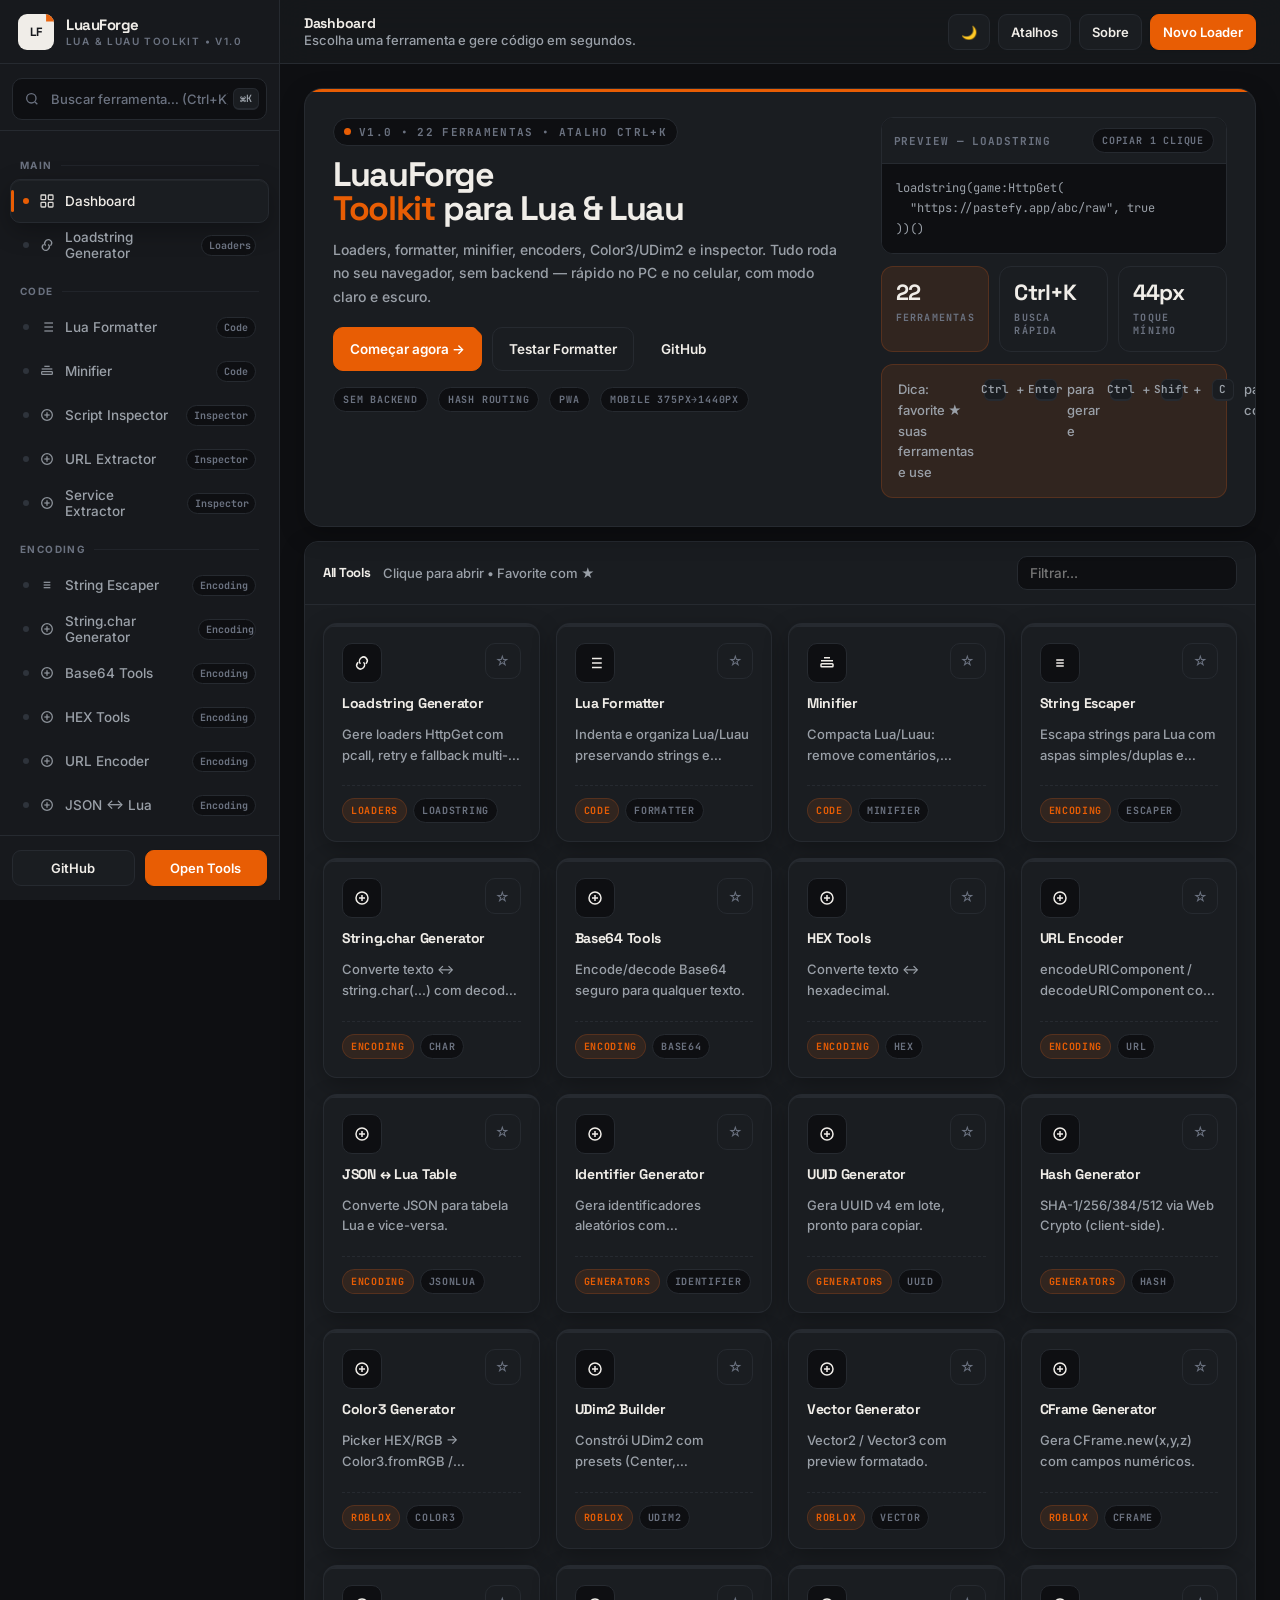
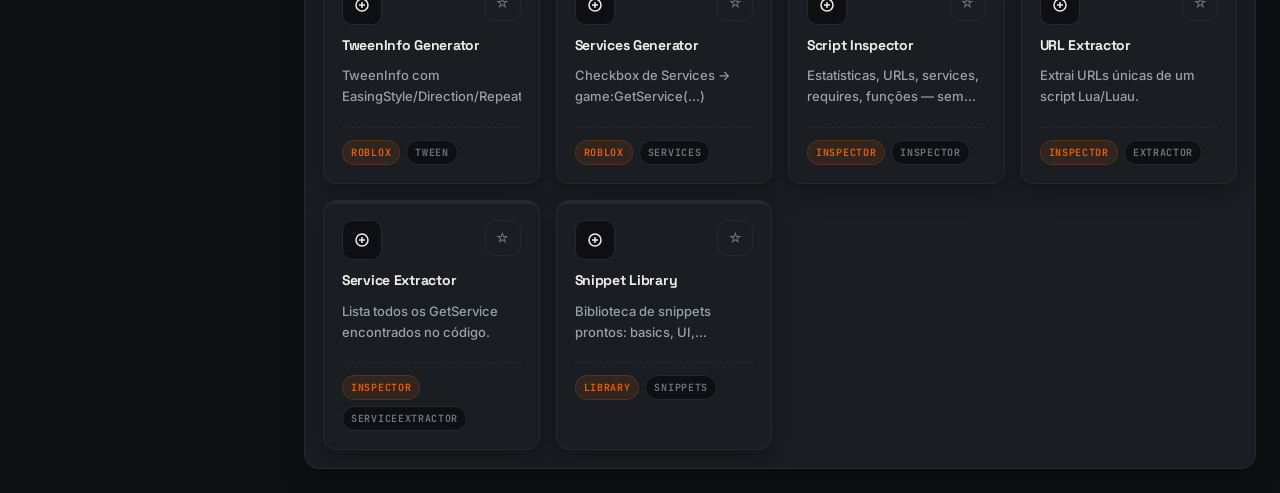
==== commit d2ddab19: "fix: overflow horizontal no mobile (min-width:0, overflow-x clip), service-worker v3, tema Claro (Br" ====
--- a/index.html
+++ b/index.html
@@ -2,7 +2,7 @@
 <html lang="pt-BR">
 <head>
 <meta charset="utf-8"/>
-<meta name="viewport" content="width=device-width,initial-scale=1,viewport-fit=cover"/>
+<meta name="viewport" content="width=device-width,initial-scale=1,viewport-fit=cover,maximum-scale=5"/>
 <title>LuauForge — Developer Toolkit for Lua & Luau</title>
 <meta name="description" content="LuauForge é um toolkit profissional para desenvolvedores Lua/Luau: loadstring generator, formatter, minifier, encoders, generators, inspector e snippet library. 100% client-side."/>
 <meta name="theme-color" content="#080A0F"/>
--- a/css/base.css
+++ b/css/base.css
@@ -1,5 +1,6 @@
-*{box-sizing:border-box}
-html{scroll-behavior:smooth}
+*, *::before, *::after{box-sizing:border-box;min-width:0}
+html{scroll-behavior:smooth;overflow-x:clip;max-width:100%}
+html, body{max-width:100%;overflow-x:clip}
 @media (prefers-reduced-motion: reduce){
   html{scroll-behavior:auto}
   *, *::before, *::after{animation-duration:0.01ms !important; transition-duration:0.01ms !important}
@@ -12,7 +13,8 @@
   line-height:1.55;
   -webkit-font-smoothing:antialiased;
   text-rendering:optimizeLegibility;
-  overflow-x:hidden;
+  overflow-x:clip;
+  max-width:100vw;
 }
 a{color:inherit;text-decoration:none}
 a:focus-visible, button:focus-visible, input:focus-visible, select:focus-visible, textarea:focus-visible{
--- a/css/components.css
+++ b/css/components.css
@@ -4,7 +4,7 @@
    Motion: transform/opacity only, 140-200ms, ease-out
    ——————————————————————————————— */
 
-.app{display:flex;min-height:100vh;min-height:100dvh}
+.app{display:flex;min-height:100vh;min-height:100dvh;max-width:100vw;overflow-x:clip}
 
 /* Sidebar */
 .sidebar{
@@ -80,7 +80,7 @@
 .sidebar__foot{padding:14px 12px;border-top:1px solid var(--border);display:flex;flex-direction:column;gap:10px;background:var(--bg2)}
 
 /* Main */
-.main{margin-left:var(--sidebar-w);flex:1;min-width:0;background:var(--bg)}
+.main{margin-left:var(--sidebar-w);flex:1;min-width:0;max-width:calc(100vw - var(--sidebar-w));background:var(--bg);overflow-x:clip}
 .topbar{
   height:var(--header-h);position:sticky;top:0;z-index:10;
   display:flex;align-items:center;gap:14px;
@@ -116,18 +116,19 @@
 .btn--sm.btn--primary{clip-path:none;border-radius:9px}
 .btn--icon{width:44px;padding:0;flex-shrink:0}
 
-.content{padding:24px;max-width:var(--content-max);margin:0 auto;width:100%}
+.content{padding:24px;max-width:var(--content-max);margin:0 auto;width:100%;min-width:0;overflow-x:clip;box-sizing:border-box}
 .hamburger{display:none;width:44px;height:44px;border-radius:10px;border:1px solid var(--border);background:var(--card);color:var(--text);place-items:center;cursor:pointer;flex-shrink:0}
 .hamburger:hover{background:var(--card-hover)}
 .overlay{display:none;position:fixed;inset:0;background:rgba(10,12,15,.42);backdrop-filter:blur(4px);z-index:29}
 .overlay.show{display:block}
 
-/* Grids */
-.grid{display:grid;gap:16px}
+/* Grids — minmax(0,1fr) prevents overflow from children with intrinsic width */
+.grid{display:grid;gap:16px;min-width:0;max-width:100%}
 .grid--2{grid-template-columns:repeat(2,minmax(0,1fr))}
 .grid--3{grid-template-columns:repeat(3,minmax(0,1fr))}
 .grid--4{grid-template-columns:repeat(4,minmax(0,1fr))}
 .grid--hero{grid-template-columns:1.15fr .85fr}
+.grid > *, .panel, .card, .field, .output{min-width:0;max-width:100%}
 
 /* Cards — borders only, no purple glow */
 .card{
@@ -203,20 +204,20 @@
 .tool-head{display:flex;flex-wrap:wrap;gap:16px;align-items:flex-start;justify-content:space-between;margin-bottom:16px;padding-bottom:16px;border-bottom:1px solid var(--border)}
 .tool-head h2{margin:0;font:800 22px var(--font-display);letter-spacing:-.03em;line-height:1.1}
 .tool-head p{margin:6px 0 0;color:var(--text2);font:500 13.5px/1.6 var(--font-sans);max-width:68ch}
-.panel{background:var(--card);border:1px solid var(--border);border-radius:14px;box-shadow:var(--shadow-card);overflow:hidden}
-.panel__head{padding:14px 16px;border-bottom:1px solid var(--border);display:flex;align-items:center;gap:10px;flex-wrap:wrap;background:color-mix(in srgb, var(--bg) 50%, var(--card))}
-.panel__body{padding:16px}
+.panel{background:var(--card);border:1px solid var(--border);border-radius:14px;box-shadow:var(--shadow-card);overflow:hidden;min-width:0;max-width:100%}
+.panel__head{padding:14px 16px;border-bottom:1px solid var(--border);display:flex;align-items:center;gap:10px;flex-wrap:wrap;background:color-mix(in srgb, var(--bg) 50%, var(--card));min-width:0}
+.panel__body{padding:16px;min-width:0;max-width:100%;overflow-x:clip}
 .row{display:flex;gap:10px;flex-wrap:wrap;align-items:center}
 .stack{display:flex;flex-direction:column;gap:12px}
-.field{display:flex;flex-direction:column;gap:7px;flex:1;min-width:180px}
+.field{display:flex;flex-direction:column;gap:7px;flex:1;min-width:0;max-width:100%}
 .field label, .field > span{font:700 11px var(--font-mono);letter-spacing:.08em;text-transform:uppercase;color:var(--text3)}
 .input, .select, .textarea{
   width:100%;background:var(--bg);border:1px solid var(--border);border-radius:10px;
   color:var(--text);outline:none;
   transition: border-color var(--transition), box-shadow var(--transition), background-color var(--transition);
 }
-.input, .select{height:44px;padding:0 12px;font:500 13.5px var(--font-sans)}
-.textarea{padding:12px;font:13px/1.65 var(--font-mono);resize:vertical;min-height:120px}
+.input, .select{height:44px;padding:0 12px;font:500 13.5px var(--font-sans);min-width:0;max-width:100%}
+.textarea{padding:12px;font:13px/1.65 var(--font-mono);resize:vertical;min-height:120px;min-width:0;max-width:100%;word-break:break-word}
 .textarea--lg{min-height:240px}
 .input:hover,.select:hover,.textarea:hover{border-color:var(--border2)}
 .input:focus,.select:focus,.textarea:focus{border-color:var(--accent);box-shadow:0 0 0 3px var(--accent-ring);background:var(--card)}
--- a/css/responsive.css
+++ b/css/responsive.css
@@ -11,20 +11,21 @@
 @media (max-width: 860px){
   .sidebar{transform:translateX(-100%);transition:transform var(--duration-base) var(--ease-out);box-shadow:var(--shadow-modal)}
   .sidebar.open{transform:translateX(0)}
-  .main{margin-left:0}
+  .main{margin-left:0;max-width:100vw}
   .hamburger{display:grid}
-  .content{padding:18px}
-  .grid--2,.grid--3,.grid--4,.grid--hero{grid-template-columns:1fr}
+  .content{padding:18px;overflow-x:clip}
+  .grid--2,.grid--3,.grid--4,.grid--hero{grid-template-columns:minmax(0,1fr) !important}
   .kv{grid-template-columns:1fr;gap:4px}
-  .topbar{padding:0 14px;gap:10px;height:60px}
+  .topbar{padding:0 14px;gap:10px;height:60px;flex-wrap:nowrap}
   .topbar__sub{display:none}
   .hero h1{font-size:28px}
   .hero__inner{padding:20px}
   .stats{grid-template-columns:repeat(3,1fr)}
   .tool-head{flex-direction:column;align-items:stretch}
   .panel__head{flex-direction:column;align-items:stretch}
-  .panel__head .row{width:100%}
-  .panel__head .row .btn{flex:1}
+  .panel__head .row{width:100%;min-width:0}
+  .panel__head .row .btn{flex:1;min-width:0}
+  .output pre{max-width:100%;word-break:break-word;white-space:pre-wrap}
 }
 
 /* ≤560 — compact */
@@ -32,22 +33,24 @@
   .content{padding:14px}
   .stats{grid-template-columns:1fr 1fr}
   .stats .stat:last-child{grid-column:1 / -1}
-  .row{flex-direction:column;align-items:stretch}
-  .row .btn{width:100%;justify-content:center}
+  .row{flex-direction:column;align-items:stretch;min-width:0}
+  .row .btn{width:100%;justify-content:center;min-width:0}
   .field{min-width:0}
   .hero h1{font-size:26px;line-height:.95}
   .hero p{font-size:13px}
-  .topbar{padding:0 12px}
+  .topbar{padding:0 12px;gap:8px}
   .topbar__title{font-size:13px}
-  .topbar__actions{gap:6px}
-  .topbar__actions .btn--sm{padding:0 10px;font-size:12px}
-  .tabs{width:100%;overflow:auto;flex-wrap:nowrap;-webkit-overflow-scrolling:touch}
+  .topbar__actions{gap:6px;flex-wrap:nowrap}
+  .topbar__actions .btn--sm{padding:0 10px;font-size:12px;min-height:36px}
+  .tabs{width:100%;overflow:auto;flex-wrap:nowrap;-webkit-overflow-scrolling:touch;scrollbar-width:none}
+  .tabs::-webkit-scrollbar{display:none}
   .tabs .tab{flex-shrink:0}
   .card__head{flex-direction:column;align-items:stretch;gap:8px}
   .card__head input{max-width:none !important;width:100%}
   .toasts{right:12px;left:12px;bottom:12px;max-width:none}
   .toast{min-width:0;width:100%}
   .modal{padding:12px}
+  .input, .select, .textarea{font-size:16px} /* evita zoom iOS */
 }
 
 /* ≤375 — ensure no overflow */
